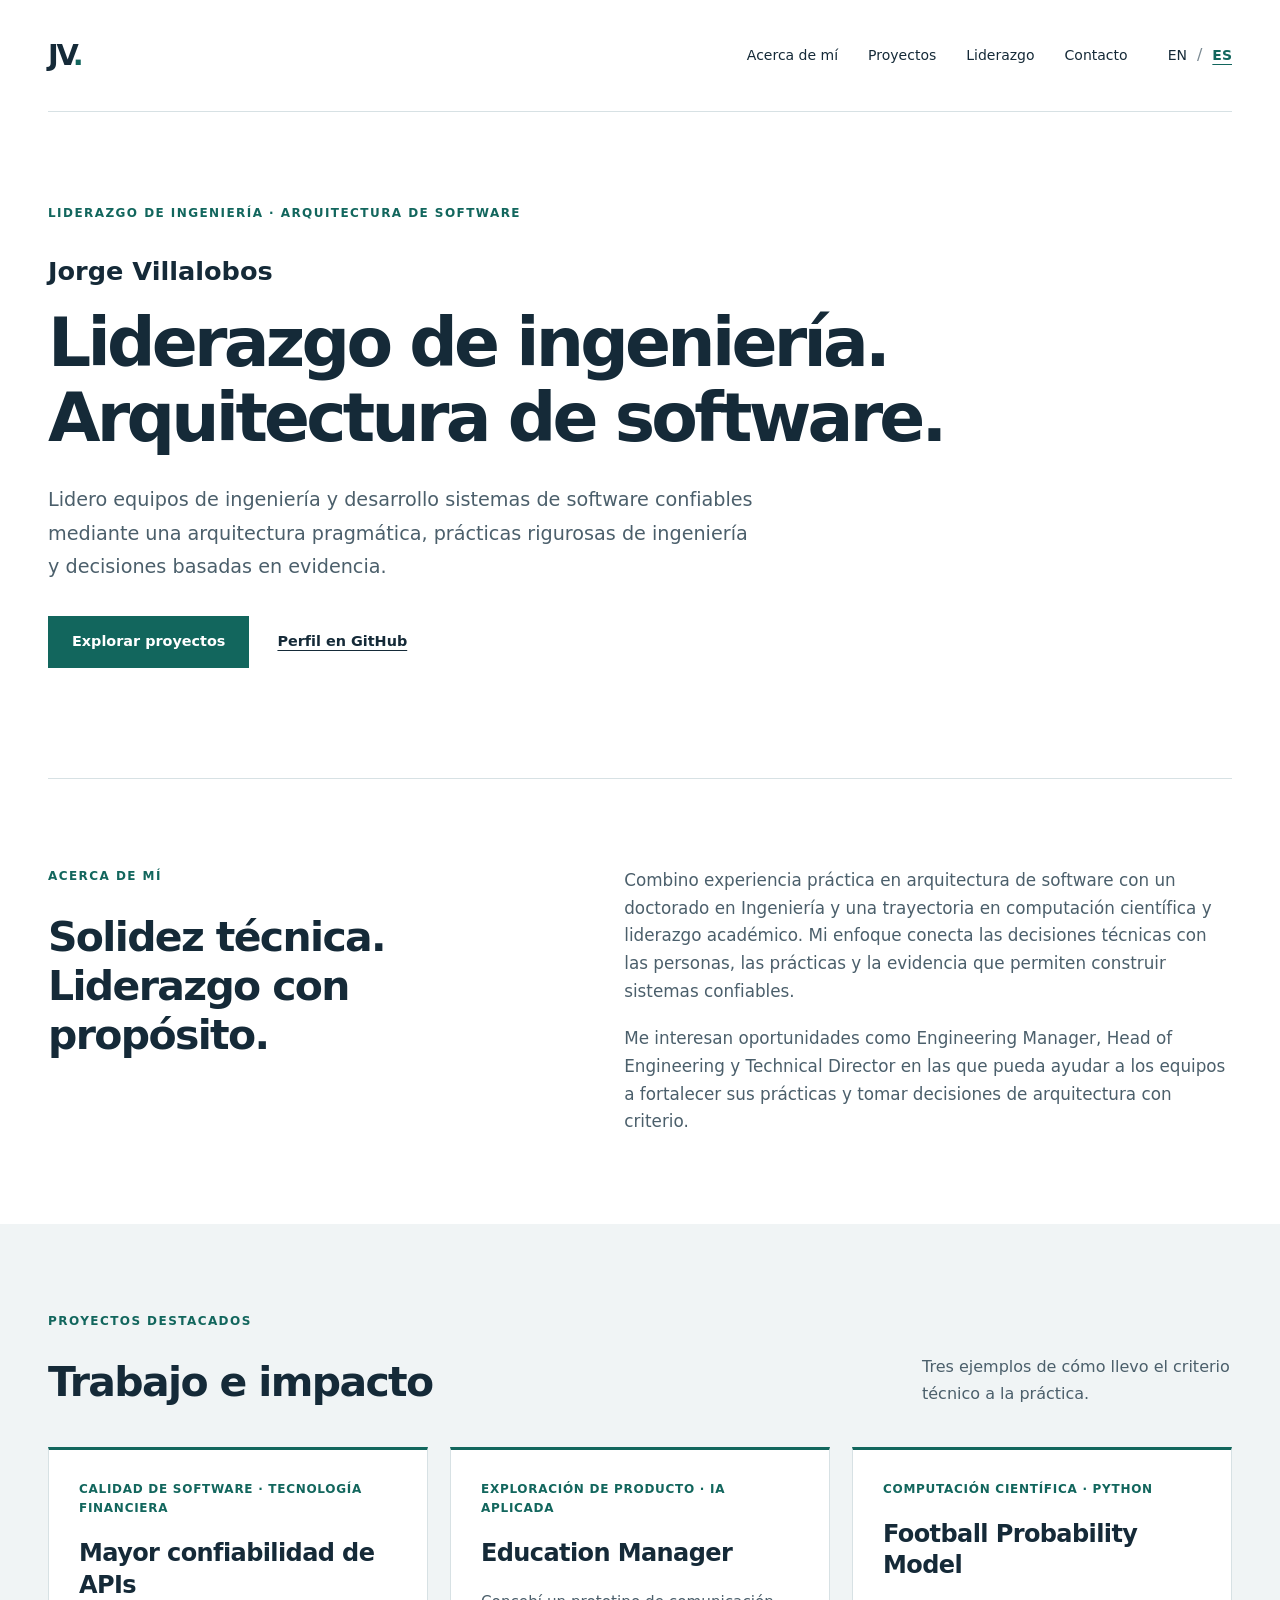
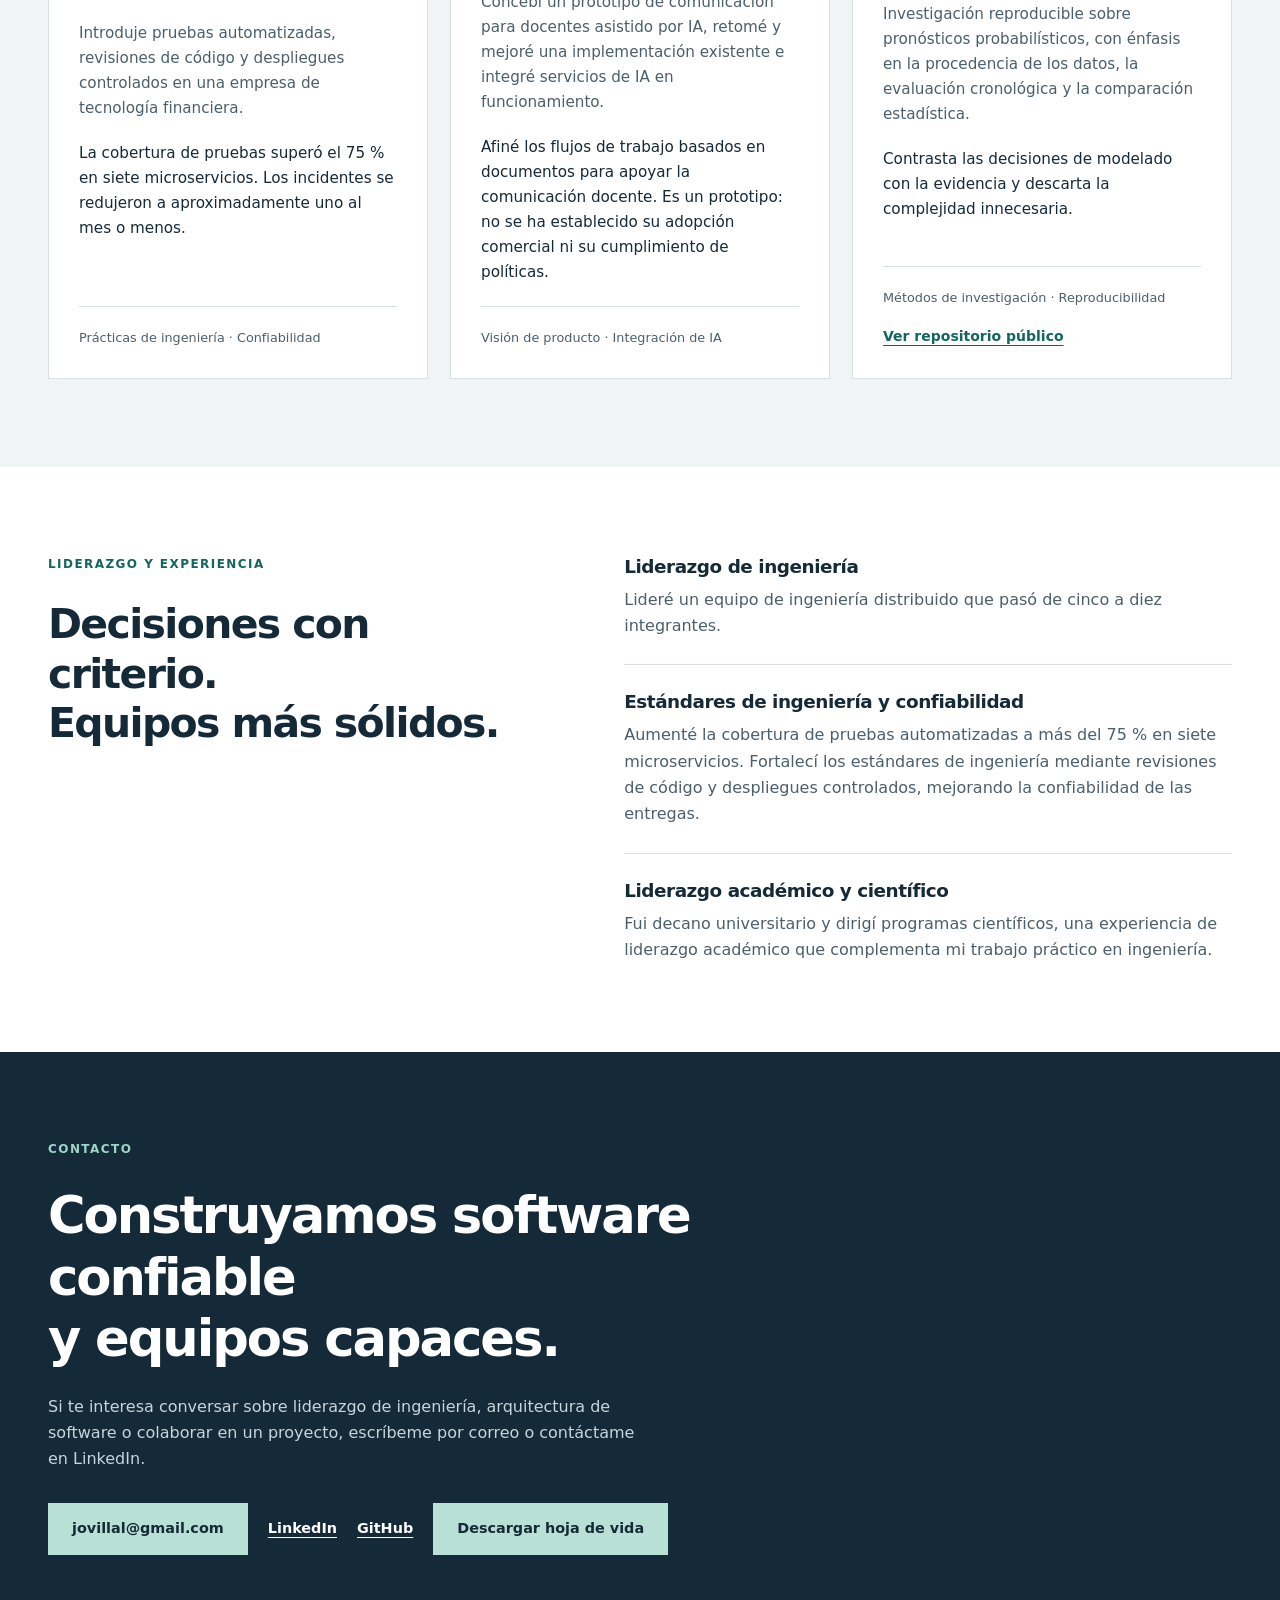
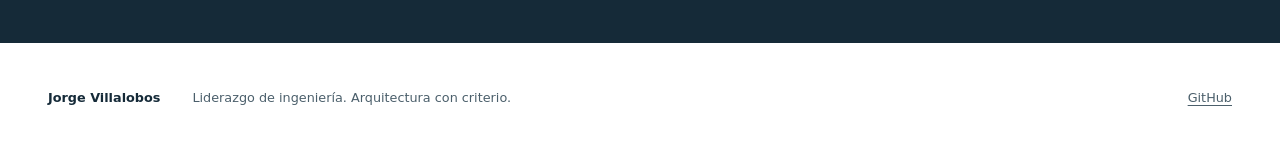
==== es/index.html @ 99ab7c3d "Add bilingual CV downloads to portfolio contact sections" ====
<!doctype html>
<html lang="es">
<head>
  <meta charset="utf-8">
  <meta name="viewport" content="width=device-width, initial-scale=1">
  <meta name="description" content="Liderazgo de equipos y arquitectura de software con criterio práctico. Proyectos de Jorge Villalobos en confiabilidad de APIs, IA para educación y pronósticos probabilísticos.">
  <meta name="color-scheme" content="light">
  <title>Jorge Villalobos — Liderazgo de ingeniería y arquitectura de software</title>
  <link rel="alternate" hreflang="en" href=".././">
  <link rel="alternate" hreflang="es" href="../es/">
  <link rel="icon" type="image/svg+xml" href="../assets/favicon.svg">
  <link rel="stylesheet" href="../assets/styles.css">
</head>
<body>
  <a class="skip-link" href="#main">Ir al contenido</a>
  <header class="site-header container">
    <a class="wordmark" href="../" aria-label="Jorge Villalobos">JV<span aria-hidden="true">.</span></a>
    <nav class="main-nav" aria-label="Navegación principal"><a href="#about">Acerca de mí</a><a href="#work">Proyectos</a><a href="#leadership">Liderazgo</a><a href="#contact">Contacto</a></nav>
    <nav class="language-nav" aria-label="Idioma"><a href=".././" lang="en" hreflang="en" aria-label="English" >EN</a><span aria-hidden="true">/</span><a href="../es/" lang="es" hreflang="es" aria-label="Español" aria-current="page">ES</a></nav>
  </header>
  <main id="main" tabindex="-1">
    <section class="hero container" aria-labelledby="hero-title">
      <p class="eyebrow">Liderazgo de ingeniería · Arquitectura de software</p>
      <p class="hero-name">Jorge Villalobos</p>
      <h1 id="hero-title">Liderazgo de ingeniería.<br>Arquitectura de software.</h1>
      <p class="hero-intro">Lidero equipos de ingeniería y desarrollo sistemas de software confiables mediante una arquitectura pragmática, prácticas rigurosas de ingeniería y decisiones basadas en evidencia.</p>
      <div class="hero-actions"><a class="button" href="#work">Explorar proyectos</a><a class="text-link" href="https://github.com/jovillal">Perfil en GitHub</a></div>
    </section>
    <section class="about section container" id="about" aria-labelledby="about-title">
      <div><p class="eyebrow">Acerca de mí</p><h2 id="about-title">Solidez técnica.<br>Liderazgo con propósito.</h2></div>
      <div class="section-copy"><p>Combino experiencia práctica en arquitectura de software con un doctorado en Ingeniería y una trayectoria en computación científica y liderazgo académico. Mi enfoque conecta las decisiones técnicas con las personas, las prácticas y la evidencia que permiten construir sistemas confiables.</p><p>Me interesan oportunidades como Engineering Manager, Head of Engineering y Technical Director en las que pueda ayudar a los equipos a fortalecer sus prácticas y tomar decisiones de arquitectura con criterio.</p></div>
    </section>
    <section class="work-section" id="work" aria-labelledby="work-title"><div class="container section">
      <div class="section-heading"><div><p class="eyebrow">Proyectos destacados</p><h2 id="work-title">Trabajo e impacto</h2></div><p>Tres ejemplos de cómo llevo el criterio técnico a la práctica.</p></div>
      <div class="project-grid"><article class="project"><p class="eyebrow">Calidad de software · Tecnología financiera</p><h3>Mayor confiabilidad de APIs</h3><p>Introduje pruebas automatizadas, revisiones de código y despliegues controlados en una empresa de tecnología financiera.</p><p class="outcome">La cobertura de pruebas superó el 75 % en siete microservicios. Los incidentes se redujeron a aproximadamente uno al mes o menos.</p><div class="project-footer"><span>Prácticas de ingeniería · Confiabilidad</span></div></article><article class="project"><p class="eyebrow">Exploración de producto · IA aplicada</p><h3>Education Manager</h3><p>Concebí un prototipo de comunicación para docentes asistido por IA, retomé y mejoré una implementación existente e integré servicios de IA en funcionamiento.</p><p class="outcome">Afiné los flujos de trabajo basados en documentos para apoyar la comunicación docente. Es un prototipo: no se ha establecido su adopción comercial ni su cumplimiento de políticas.</p><div class="project-footer"><span>Visión de producto · Integración de IA</span></div></article><article class="project"><p class="eyebrow">Computación científica · Python</p><h3>Football Probability Model</h3><p>Investigación reproducible sobre pronósticos probabilísticos, con énfasis en la procedencia de los datos, la evaluación cronológica y la comparación estadística.</p><p class="outcome">Contrasta las decisiones de modelado con la evidencia y descarta la complejidad innecesaria.</p><div class="project-footer"><span>Métodos de investigación · Reproducibilidad</span><a class="project-link" href="https://github.com/jovillal/football-probability-model">Ver repositorio público</a></div></article></div>
    </div></section>
    <section class="leadership section container" id="leadership" aria-labelledby="leadership-title">
      <div><p class="eyebrow">Liderazgo y experiencia</p><h2 id="leadership-title">Decisiones con criterio.<br>Equipos más sólidos.</h2></div><div><div class="leadership-item"><h3>Liderazgo de ingeniería</h3><p>Lideré un equipo de ingeniería distribuido que pasó de cinco a diez integrantes.</p></div><div class="leadership-item"><h3>Estándares de ingeniería y confiabilidad</h3><p>Aumenté la cobertura de pruebas automatizadas a más del 75 % en siete microservicios. Fortalecí los estándares de ingeniería mediante revisiones de código y despliegues controlados, mejorando la confiabilidad de las entregas.</p></div><div class="leadership-item"><h3>Liderazgo académico y científico</h3><p>Fui decano universitario y dirigí programas científicos, una experiencia de liderazgo académico que complementa mi trabajo práctico en ingeniería.</p></div></div>
    </section>
    <section class="contact" id="contact" aria-labelledby="contact-title"><div class="container section"><p class="eyebrow">Contacto</p><h2 id="contact-title">Construyamos software confiable<br> y equipos capaces.</h2><p>Si te interesa conversar sobre liderazgo de ingeniería, arquitectura de software o colaborar en un proyecto, escríbeme por correo o contáctame en LinkedIn.</p><nav class="contact-links" aria-label="Enlaces de contacto"><a class="button" href="mailto:jovillal@gmail.com">jovillal@gmail.com</a><a class="text-link" href="https://www.linkedin.com/in/jorge-villalobos-duran/">LinkedIn</a><a class="text-link" href="https://github.com/jovillal">GitHub</a><a class="button" href="../assets/cv/Jorge_Villalobos_CV_Portfolio_ES.pdf" download>Descargar hoja de vida</a></nav></div></section>
  </main>
  <footer class="site-footer container"><span>Jorge Villalobos</span><p>Liderazgo de ingeniería. Arquitectura con criterio.</p><a href="https://github.com/jovillal">GitHub</a></footer>
</body>
</html>
---- assets/styles.css ----
:root {
  --ink: #152a38;
  --muted: #4b5f6b;
  --accent: #12665d;
  --line: #d7e1e4;
  --surface: #f0f4f5;
  --white: #fff;
  font-family: system-ui, -apple-system, BlinkMacSystemFont, "Segoe UI", sans-serif;
  color: var(--ink);
  background: var(--white);
  font-size: 100%;
  line-height: 1.65;
}

* {
  box-sizing: border-box;
}

body {
  margin: 0;
}

a {
  color: inherit;
  text-underline-offset: .25em;
  text-decoration-thickness: 1px;
}

a:hover {
  color: var(--accent);
}

a:focus-visible {
  outline: 3px solid var(--accent);
  outline-offset: 5px;
}

main:focus {
  outline: none;
}

::selection {
  background: #c8e7dd;
}

.container {
  width: min(1200px, calc(100% - 96px));
  margin-inline: auto;
}

.site-header {
  min-height: 112px;
  display: flex;
  align-items: center;
  gap: 40px;
  border-bottom: 1px solid var(--line);
}

.wordmark {
  font-size: 1.8rem;
  font-weight: 800;
  letter-spacing: -.08em;
  text-decoration: none;
}

.wordmark span {
  color: var(--accent);
}

.main-nav {
  display: flex;
  gap: 30px;
  margin-left: auto;
}

.main-nav a, .language-nav a {
  font-size: .875rem;
  text-decoration: none;
}

.main-nav a:hover {
  text-decoration: underline;
}

.language-nav {
  display: flex;
  gap: 10px;
  align-items: center;
}

.language-nav span {
  color: #7b8a93;
}

.language-nav a[aria-current] {
  color: var(--accent);
  font-weight: 750;
  text-decoration: underline;
}

.skip-link {
  position: absolute;
  top: 12px;
  left: 12px;
  transform: translateY(-200%);
  background: var(--ink);
  color: white;
  padding: 12px 20px;
  z-index: 10;
}

.skip-link:focus {
  transform: none;
}

.hero {
  padding-block: 92px 110px;
  position: relative;
}

.eyebrow {
  font-size: .75rem;
  font-weight: 700;
  letter-spacing: .12em;
  text-transform: uppercase;
  color: var(--accent);
  margin: 0 0 26px;
}

.hero-name {
  font-size: 1.6rem;
  margin: 0 0 14px;
  font-weight: 650;
}

h1, h2, h3, p {
  overflow-wrap: break-word;
}

h1 {
  font-size: clamp(2.5rem, 5.3vw, 4.6rem);
  line-height: 1.1;
  letter-spacing: -.055em;
  margin: 0;
  font-weight: 650;
  max-width: 1100px;
}

h2 {
  font-size: clamp(1.9rem, 3.2vw, 2.75rem);
  line-height: 1.2;
  letter-spacing: -.04em;
  margin: 0;
  font-weight: 620;
}

h3 {
  line-height: 1.3;
  letter-spacing: -.025em;
}

.hero-intro {
  font-size: 1.2rem;
  line-height: 1.75;
  color: var(--muted);
  max-width: 710px;
  margin: 28px 0 32px;
}

.hero-actions {
  display: flex;
  align-items: center;
  gap: 28px;
  flex-wrap: wrap;
}

.button {
  display: inline-block;
  background: var(--accent);
  color: white;
  text-decoration: none;
  padding: 13px 23px;
  font-weight: 600;
  font-size: .9rem;
  border: 1px solid var(--accent);
  transition: background .15s;
}

.button:hover {
  background: #0c4a43;
  color: white;
}

.text-link {
  font-size: .9rem;
  font-weight: 600;
}

.section {
  padding-block: 88px;
}

.about, .leadership {
  display: grid;
  grid-template-columns: 1fr 1.25fr;
  gap: 90px;
}

.about {
  border-top: 1px solid var(--line);
}

.section-copy p {
  margin: 0 0 20px;
  color: var(--muted);
  font-size: 1.05rem;
}

.section-copy p:last-child {
  margin-bottom: 0;
}

.work-section {
  background: var(--surface);
}

.section-heading {
  display: flex;
  justify-content: space-between;
  align-items: flex-end;
  gap: 48px;
  margin-bottom: 40px;
}

.section-heading>p {
  max-width: 310px;
  margin: 0;
  color: var(--muted);
}

.project-grid {
  display: grid;
  grid-template-columns: repeat(3, minmax(0, 1fr));
  gap: 22px;
}

.project {
  background: white;
  border: 1px solid var(--line);
  border-top: 3px solid var(--accent);
  padding: 30px;
  display: flex;
  flex-direction: column;
}

.project .eyebrow {
  font-size: .75rem;
  letter-spacing: .06em;
  line-height: 1.6;
  margin-bottom: 20px;
}

.project h3 {
  font-size: 1.5rem;
  margin: 0 0 20px;
}

.project p:not(.eyebrow) {
  font-size: .95rem;
  color: var(--muted);
  margin: 0 0 20px;
}

.project .outcome {
  color: var(--ink)!important;
}

.project-footer {
  border-top: 1px solid var(--line);
  padding-top: 20px;
  margin-top: auto;
  display: flex;
  flex-direction: column;
  gap: 16px;
  font-size: .8rem;
  color: var(--muted);
}

.project-link {
  font-weight: 650;
  color: var(--accent);
  font-size: .875rem;
}

.leadership-item {
  padding: 25px 0;
  border-top: 1px solid var(--line);
}

.leadership-item:first-child {
  padding-top: 0;
  border: 0;
}

.leadership-item:last-child {
  padding-bottom: 0;
}

.leadership-item h3 {
  font-size: 1.15rem;
  margin: 0 0 8px;
}

.leadership-item p {
  margin: 0;
  color: var(--muted);
}

.contact {
  background: var(--ink);
  color: white;
}

.contact .eyebrow {
  color: #9dd5c7;
}

.contact h2 {
  font-size: clamp(2rem, 4vw, 3.3rem);
  max-width: 900px;
}

.contact p:not(.eyebrow) {
  max-width: 600px;
  color: #c7d5dc;
  margin: 24px 0 30px;
}

.contact .button {
  background: #b9e0d4;
  color: #152a38;
  border-color: #b9e0d4;
}

.contact .button:hover {
  background: white;
}

.contact a:focus-visible {
  outline-color: white;
}

.site-footer {
  display: flex;
  align-items: center;
  gap: 32px;
  min-height: 110px;
  font-size: .8rem;
  color: var(--muted);
}

.site-footer>span {
  font-weight: 650;
  color: var(--ink);
}

.site-footer p {
  margin-right: auto;
}

@media(min-width:1500px) {
  .hero {
    padding-block: 110px 130px;
  }

}

@media(max-width:1000px) {
  .container {
    width: calc(100% - 64px);
  }

  .about, .leadership {
    gap: 48px;
    grid-template-columns: 1fr 1.2fr;
  }

  .project-grid {
    grid-template-columns: 1fr;
  }

  .project {
    display: grid;
    grid-template-columns: 1fr 1.5fr;
    column-gap: 40px;
  }

  .project .eyebrow, .project h3 {
    grid-column: 1;
  }

  .project p:not(.eyebrow), .project-footer {
    grid-column: 2;
  }

  .project .eyebrow {
    grid-row: 1;
  }

  .project h3 {
    grid-row: 2 / 4;
  }

  .project p:not(.eyebrow):nth-of-type(2) {
    grid-row: 1 / 3;
  }

  .project p.outcome {
    grid-row: 3;
  }

  .project-footer {
    grid-row: 4;
  }

}

@media(max-width:680px) {
  .container {
    width: calc(100% - 40px);
  }

  .site-header {
    gap: 20px;
    min-height: 110px;
    flex-wrap: wrap;
    padding-block: 18px;
  }

  .wordmark {
    margin-right: auto;
  }

  .language-nav {
    order: 0;
  }

  .main-nav {
    order: 1;
    width: 100%;
    margin: 0;
    justify-content: space-between;
    gap: 12px;
  }

  .main-nav a {
    font-size: .8rem;
  }

  .hero {
    padding-block: 58px 64px;
  }

  .hero .eyebrow {
    max-width: 290px;
  }

  .hero-name {
    font-size: 1.35rem;
  }

  h1 {
    font-size: clamp(2rem, 8vw, 3rem);
  }

  .hero-intro {
    font-size: 1.05rem;
  }

  .section {
    padding-block: 56px;
  }

  .about, .leadership {
    grid-template-columns: 1fr;
    gap: 28px;
  }

  .eyebrow {
    margin-bottom: 18px;
  }

  .section-heading {
    display: block;
  }

  .section-heading>p {
    margin-top: 24px;
    max-width: 100%;
  }

  .project {
    display: flex;
    padding: 26px;
  }

  .project h3 {
    font-size: 1.5rem;
  }

  .site-footer {
    padding-block: 28px;
    gap: 12px;
    flex-wrap: wrap;
  }

  .site-footer>span {
    margin-right: auto;
  }

  .site-footer p {
    order: 1;
    width: 100%;
    margin: 0;
  }

  .contact h2 br {
    display: none;
  }

}

@media(prefers-reduced-motion:reduce) {
  * {
    transition: none!important;
    scroll-behavior: auto!important;
  }

}

.keep-together {
  white-space: nowrap;
}

.contact-links {
  display: flex;
  flex-wrap: wrap;
  align-items: center;
  gap: 20px;
}
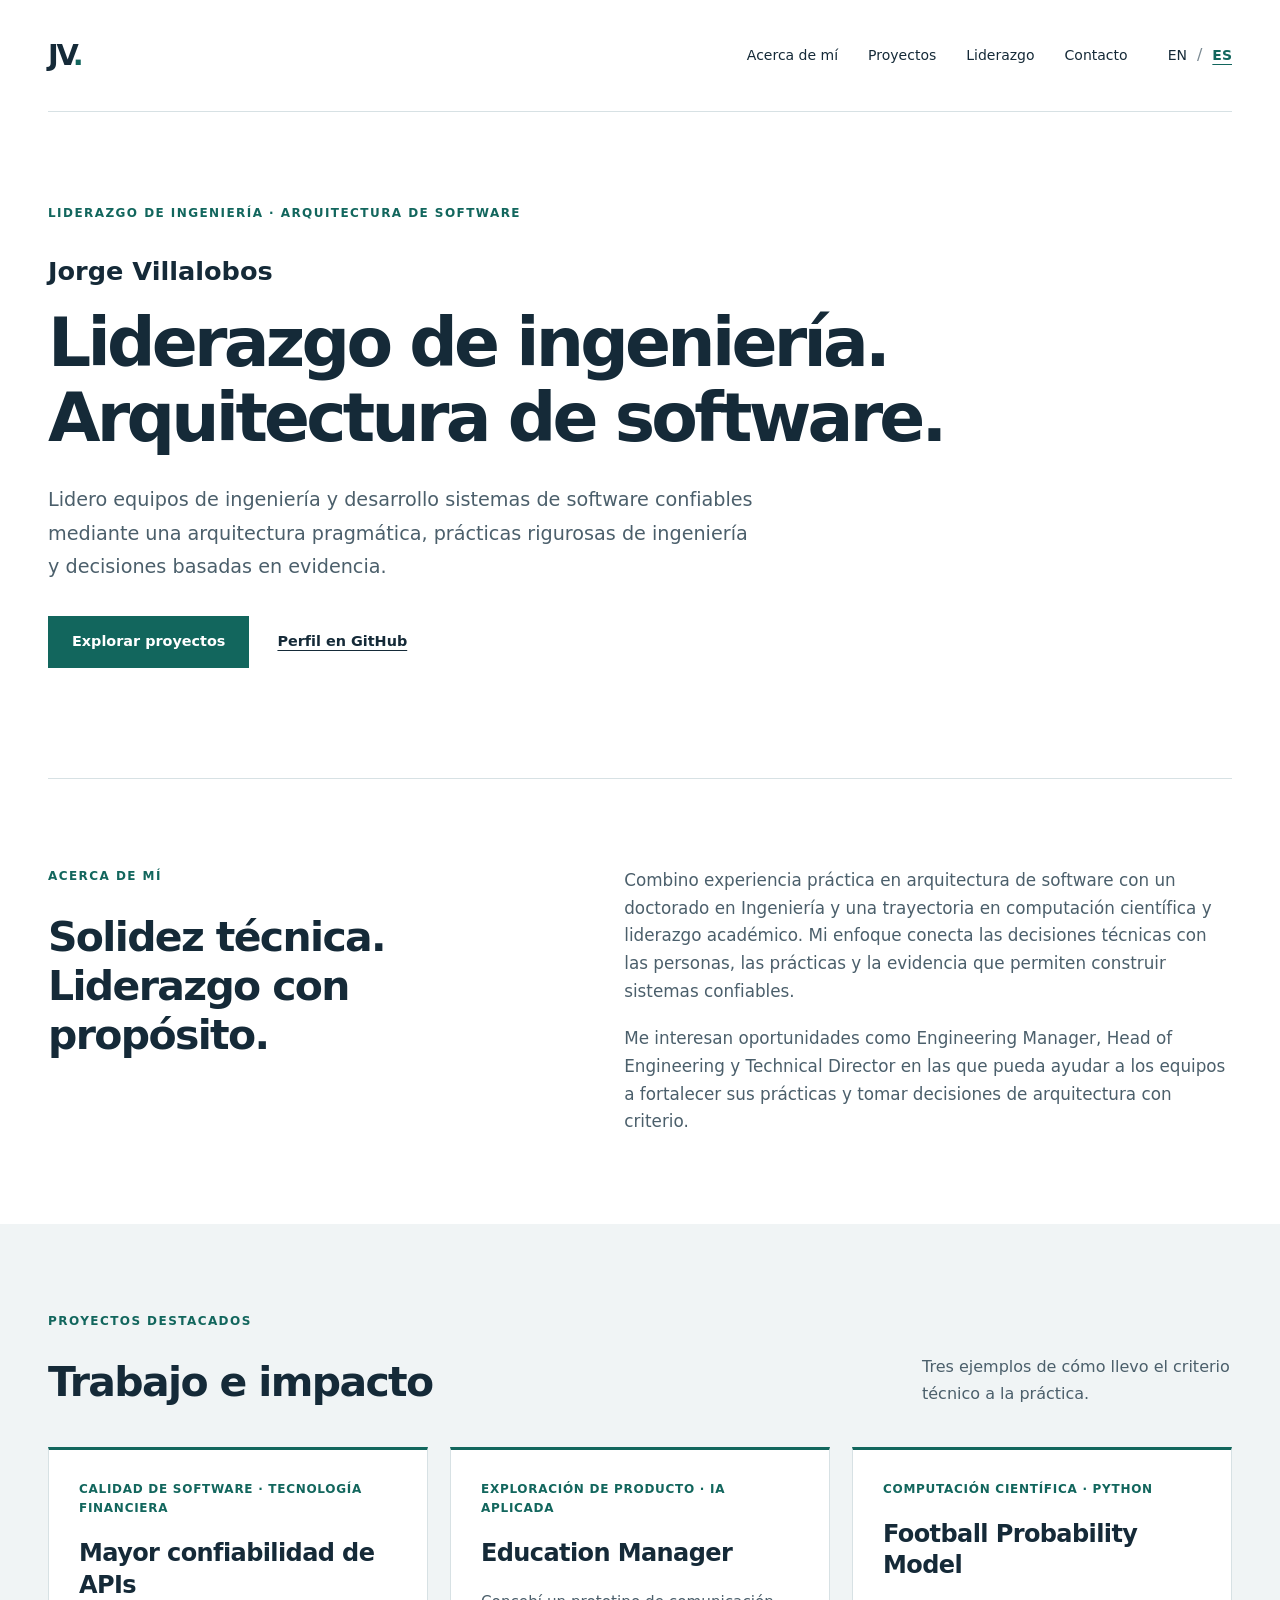
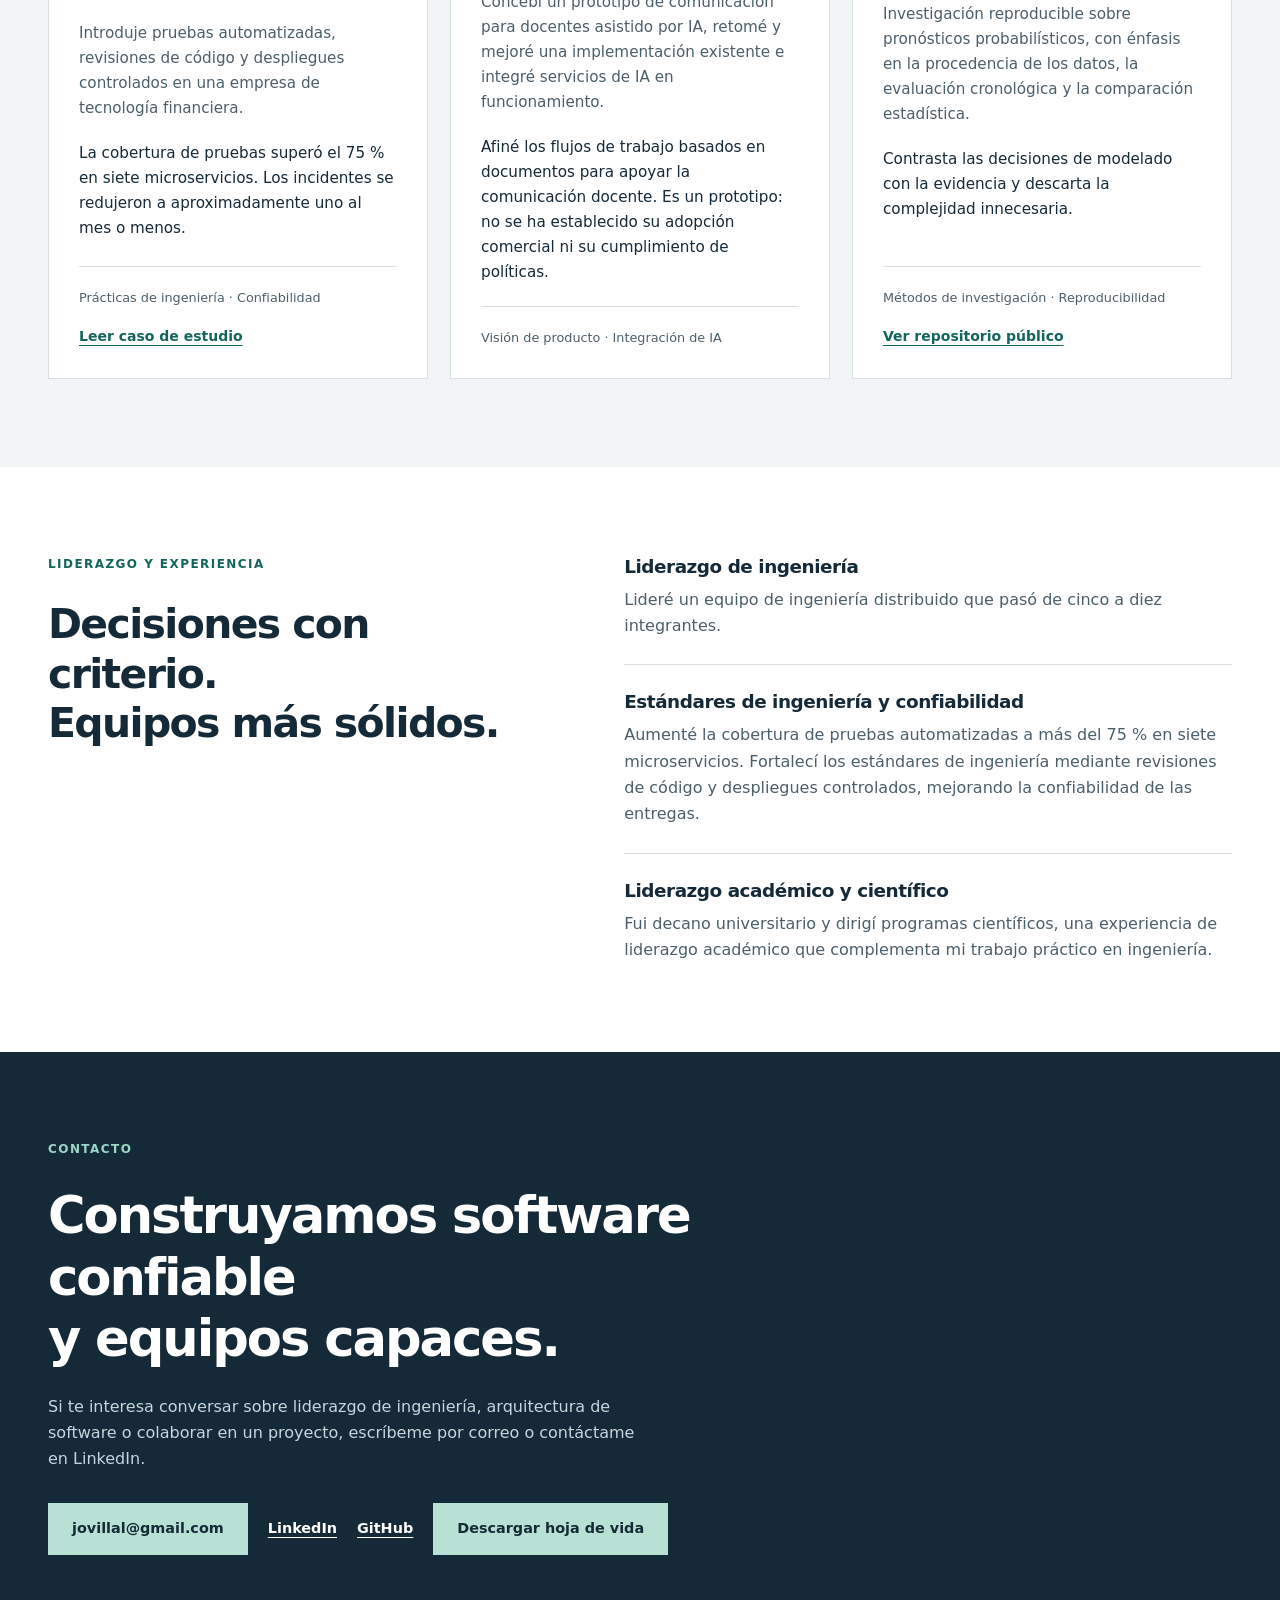
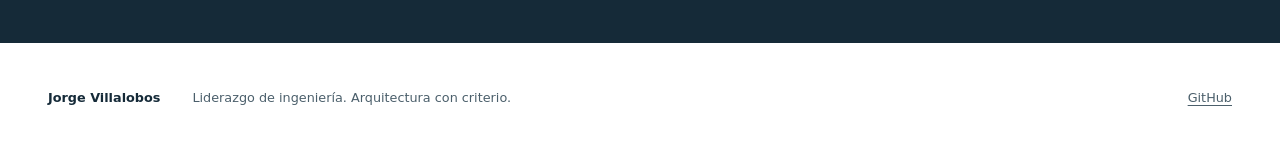
==== commit caea622f: "Add bilingual API reliability case study" ====
--- a/es/index.html
+++ b/es/index.html
@@ -32,7 +32,7 @@
     </section>
     <section class="work-section" id="work" aria-labelledby="work-title"><div class="container section">
       <div class="section-heading"><div><p class="eyebrow">Proyectos destacados</p><h2 id="work-title">Trabajo e impacto</h2></div><p>Tres ejemplos de cómo llevo el criterio técnico a la práctica.</p></div>
-      <div class="project-grid"><article class="project"><p class="eyebrow">Calidad de software · Tecnología financiera</p><h3>Mayor confiabilidad de APIs</h3><p>Introduje pruebas automatizadas, revisiones de código y despliegues controlados en una empresa de tecnología financiera.</p><p class="outcome">La cobertura de pruebas superó el 75 % en siete microservicios. Los incidentes se redujeron a aproximadamente uno al mes o menos.</p><div class="project-footer"><span>Prácticas de ingeniería · Confiabilidad</span></div></article><article class="project"><p class="eyebrow">Exploración de producto · IA aplicada</p><h3>Education Manager</h3><p>Concebí un prototipo de comunicación para docentes asistido por IA, retomé y mejoré una implementación existente e integré servicios de IA en funcionamiento.</p><p class="outcome">Afiné los flujos de trabajo basados en documentos para apoyar la comunicación docente. Es un prototipo: no se ha establecido su adopción comercial ni su cumplimiento de políticas.</p><div class="project-footer"><span>Visión de producto · Integración de IA</span></div></article><article class="project"><p class="eyebrow">Computación científica · Python</p><h3>Football Probability Model</h3><p>Investigación reproducible sobre pronósticos probabilísticos, con énfasis en la procedencia de los datos, la evaluación cronológica y la comparación estadística.</p><p class="outcome">Contrasta las decisiones de modelado con la evidencia y descarta la complejidad innecesaria.</p><div class="project-footer"><span>Métodos de investigación · Reproducibilidad</span><a class="project-link" href="https://github.com/jovillal/football-probability-model">Ver repositorio público</a></div></article></div>
+      <div class="project-grid"><article class="project"><p class="eyebrow">Calidad de software · Tecnología financiera</p><h3>Mayor confiabilidad de APIs</h3><p>Introduje pruebas automatizadas, revisiones de código y despliegues controlados en una empresa de tecnología financiera.</p><p class="outcome">La cobertura de pruebas superó el 75 % en siete microservicios. Los incidentes se redujeron a aproximadamente uno al mes o menos.</p><div class="project-footer"><span>Prácticas de ingeniería · Confiabilidad</span><a class="project-link" href="casos/confiabilidad-api/">Leer caso de estudio</a></div></article><article class="project"><p class="eyebrow">Exploración de producto · IA aplicada</p><h3>Education Manager</h3><p>Concebí un prototipo de comunicación para docentes asistido por IA, retomé y mejoré una implementación existente e integré servicios de IA en funcionamiento.</p><p class="outcome">Afiné los flujos de trabajo basados en documentos para apoyar la comunicación docente. Es un prototipo: no se ha establecido su adopción comercial ni su cumplimiento de políticas.</p><div class="project-footer"><span>Visión de producto · Integración de IA</span></div></article><article class="project"><p class="eyebrow">Computación científica · Python</p><h3>Football Probability Model</h3><p>Investigación reproducible sobre pronósticos probabilísticos, con énfasis en la procedencia de los datos, la evaluación cronológica y la comparación estadística.</p><p class="outcome">Contrasta las decisiones de modelado con la evidencia y descarta la complejidad innecesaria.</p><div class="project-footer"><span>Métodos de investigación · Reproducibilidad</span><a class="project-link" href="https://github.com/jovillal/football-probability-model">Ver repositorio público</a></div></article></div>
     </div></section>
     <section class="leadership section container" id="leadership" aria-labelledby="leadership-title">
       <div><p class="eyebrow">Liderazgo y experiencia</p><h2 id="leadership-title">Decisiones con criterio.<br>Equipos más sólidos.</h2></div><div><div class="leadership-item"><h3>Liderazgo de ingeniería</h3><p>Lideré un equipo de ingeniería distribuido que pasó de cinco a diez integrantes.</p></div><div class="leadership-item"><h3>Estándares de ingeniería y confiabilidad</h3><p>Aumenté la cobertura de pruebas automatizadas a más del 75 % en siete microservicios. Fortalecí los estándares de ingeniería mediante revisiones de código y despliegues controlados, mejorando la confiabilidad de las entregas.</p></div><div class="leadership-item"><h3>Liderazgo académico y científico</h3><p>Fui decano universitario y dirigí programas científicos, una experiencia de liderazgo académico que complementa mi trabajo práctico en ingeniería.</p></div></div>
--- a/assets/styles.css
+++ b/assets/styles.css
@@ -346,6 +346,10 @@
   background: white;
 }
 
+.contact .text-link:hover {
+  color: #b9e0d4;
+}
+
 .contact a:focus-visible {
   outline-color: white;
 }
@@ -548,3 +552,99 @@
   align-items: center;
   gap: 20px;
 }
+
+.case-back {
+  display: inline-block;
+  margin-bottom: 32px;
+}
+
+.case-study h1 {
+  max-width: 1000px;
+  font-size: clamp(2rem, 4.5vw, 3.75rem);
+  line-height: 1.15;
+}
+
+.case-study .hero-intro {
+  margin-bottom: 0;
+}
+
+.case-section {
+  display: grid;
+  grid-template-columns: minmax(0, 1fr) minmax(0, 2fr);
+  gap: 64px;
+  border-top: 1px solid var(--line);
+}
+
+.case-section .section-copy {
+  max-width: 760px;
+}
+
+.case-section h3 {
+  margin: 28px 0 12px;
+  font-size: 1.2rem;
+}
+
+.case-section ul {
+  padding-left: 24px;
+  margin: 0 0 24px;
+  color: var(--muted);
+  font-size: 1.05rem;
+}
+
+.case-section li + li {
+  margin-top: 10px;
+}
+
+.case-metrics {
+  display: grid;
+  grid-template-columns: repeat(2, minmax(0, 1fr));
+  gap: 24px;
+  margin: 0;
+}
+
+.case-metrics > div {
+  padding: 28px;
+  background: var(--surface);
+  border-top: 3px solid var(--accent);
+}
+
+.case-metrics dt {
+  line-height: 1.4;
+  font-weight: 600;
+  overflow-wrap: break-word;
+}
+
+.case-metrics strong {
+  display: block;
+  font-size: 1.75rem;
+  letter-spacing: -.025em;
+  color: var(--accent);
+  margin-bottom: 8px;
+}
+
+.case-metrics dd {
+  margin: 20px 0 0;
+  color: var(--muted);
+}
+
+.case-return {
+  padding-bottom: 56px;
+  border-bottom: 1px solid var(--line);
+}
+
+@media(max-width:1000px) {
+  .case-section {
+    grid-template-columns: minmax(0, 1fr);
+    gap: 28px;
+  }
+}
+
+@media(max-width:680px) {
+  .case-metrics {
+    grid-template-columns: minmax(0, 1fr);
+  }
+
+  .case-metrics strong {
+    font-size: 1.5rem;
+  }
+}
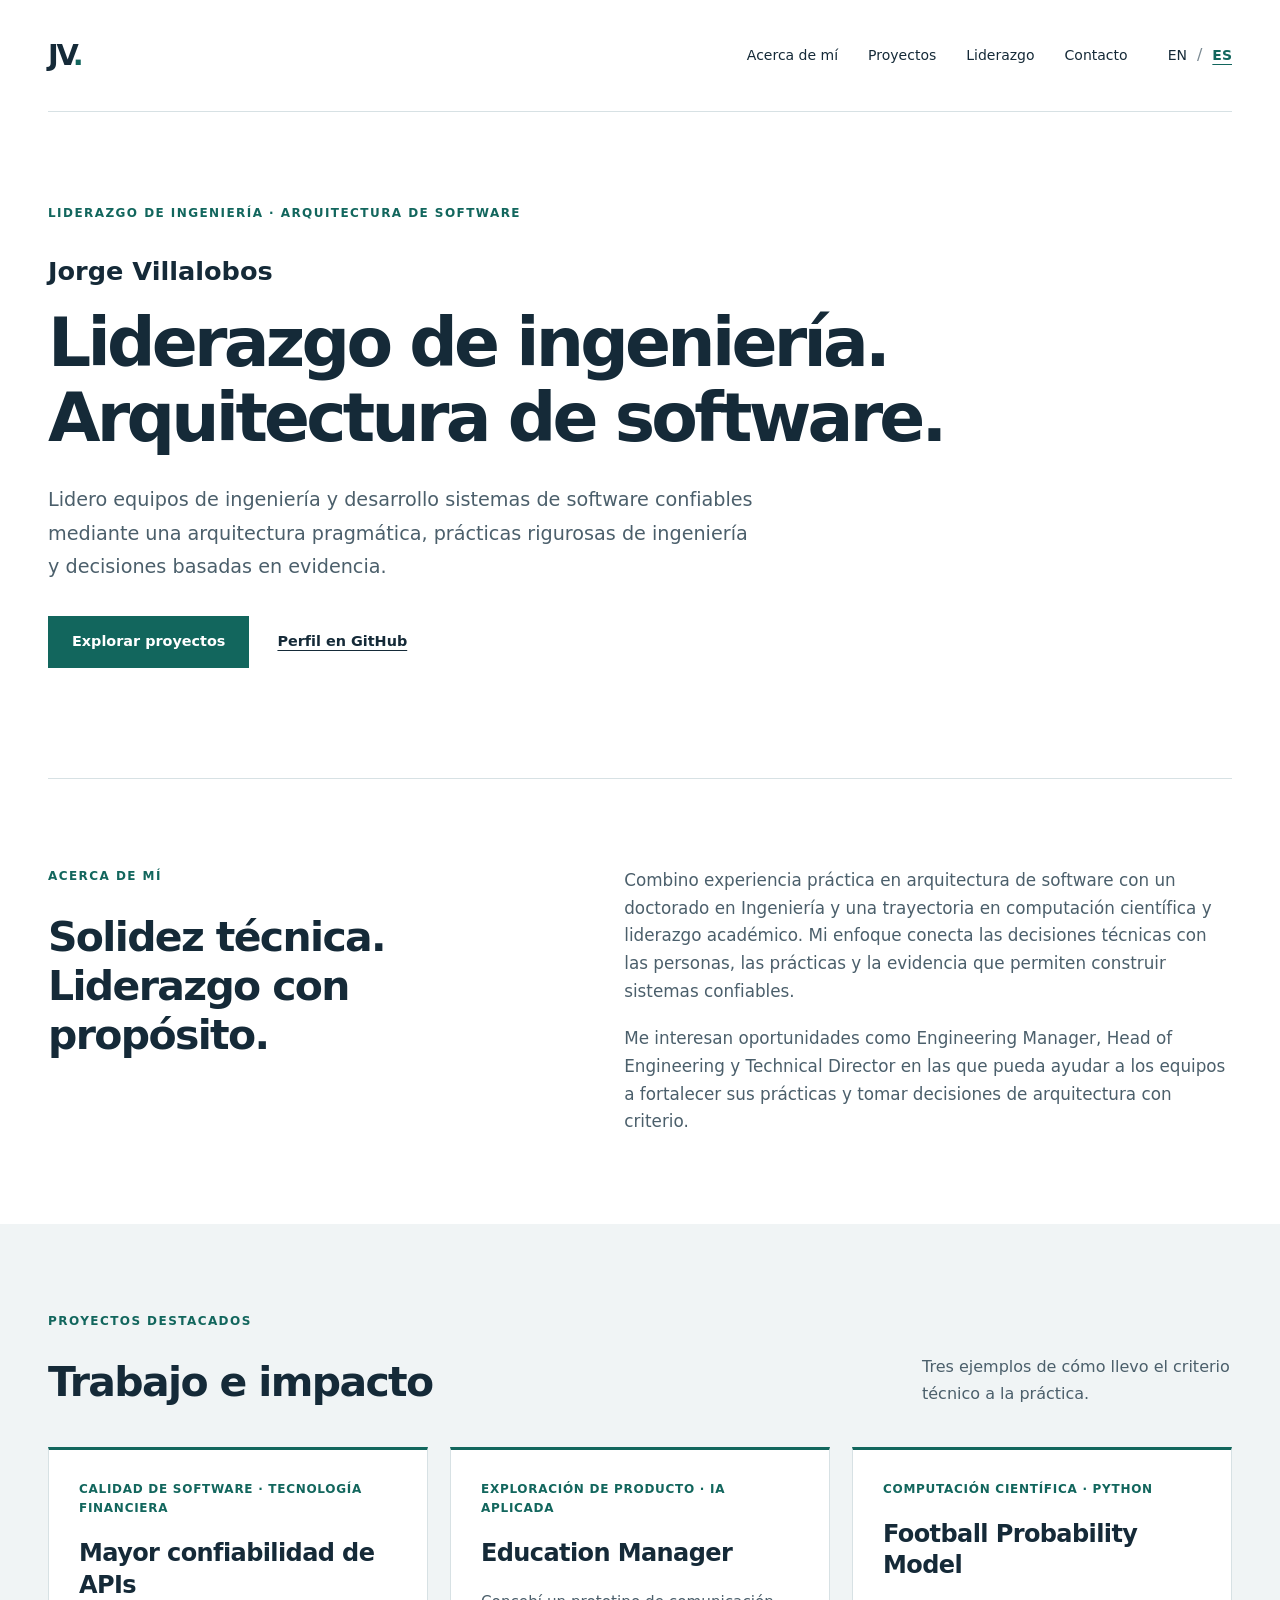
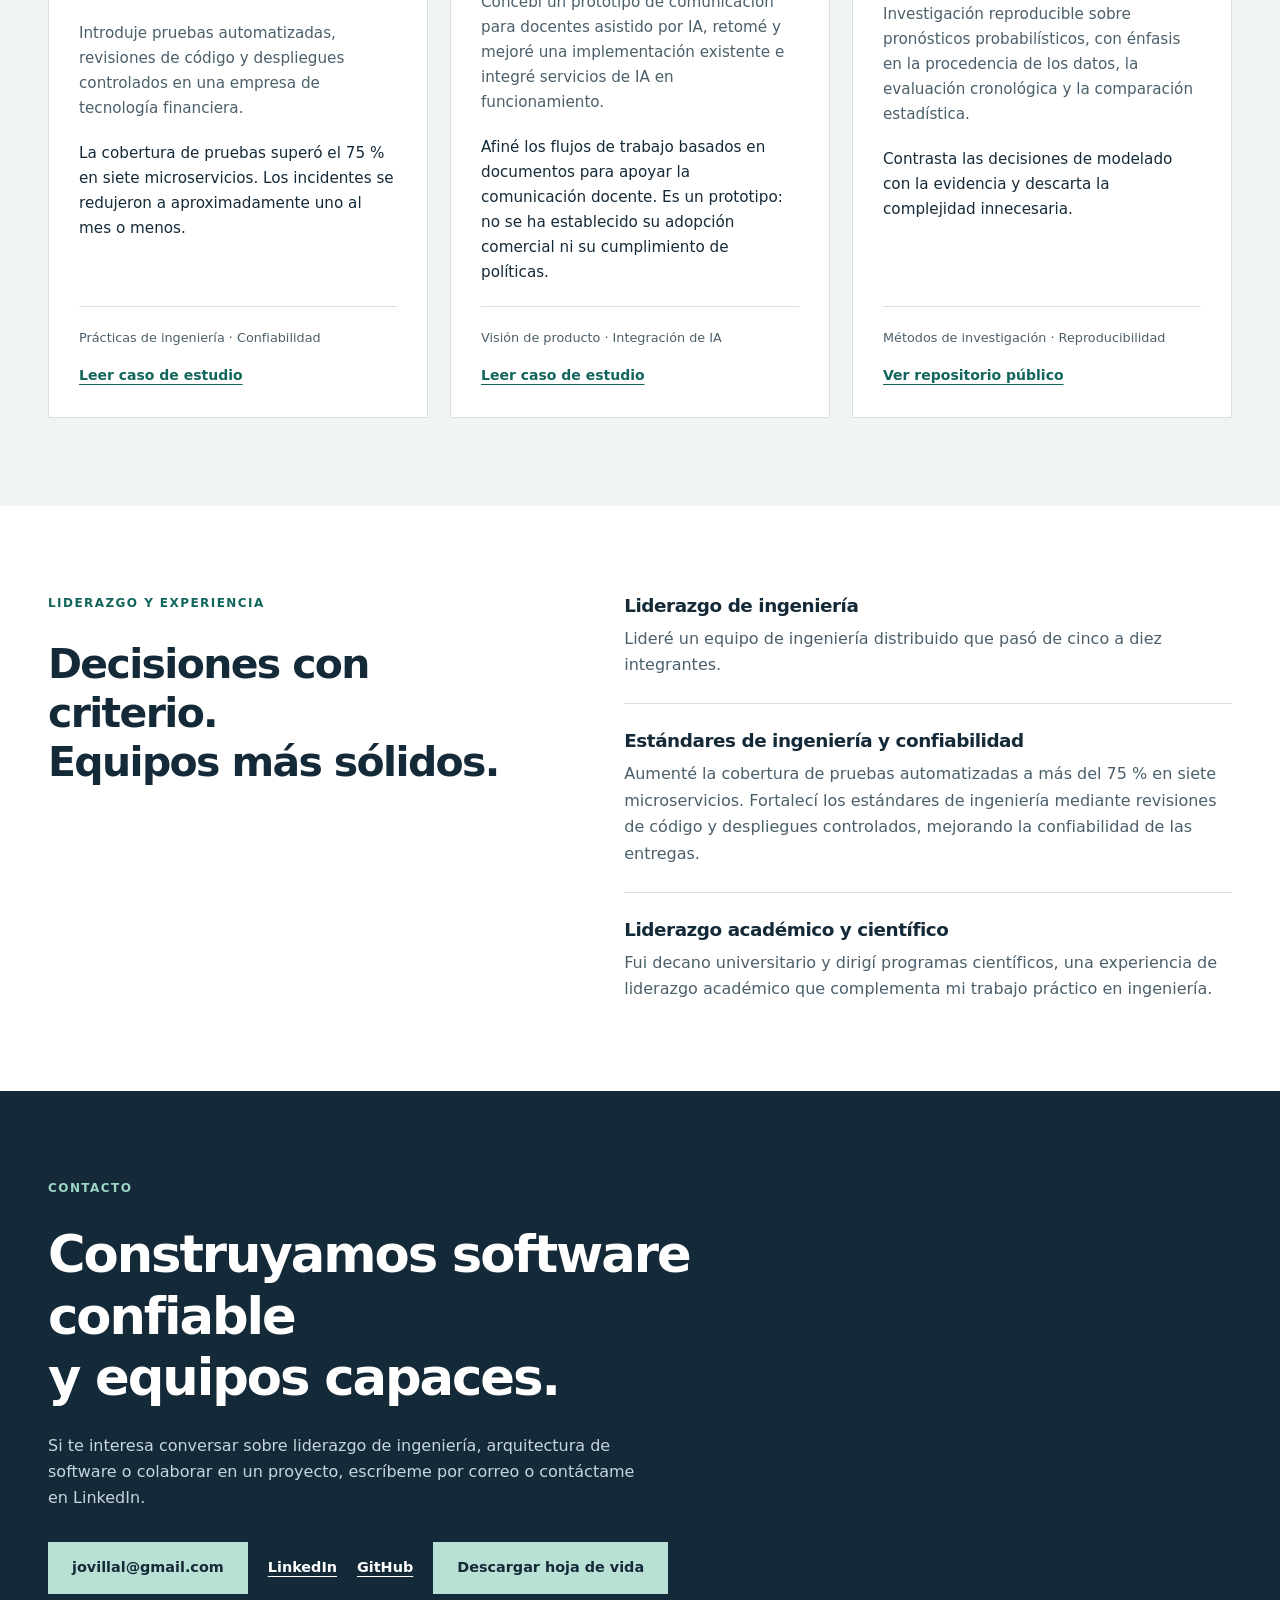
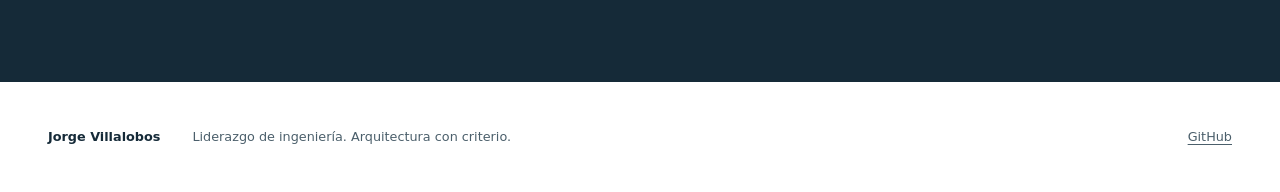
==== commit fe8694ff: "Add bilingual Education Manager case study" ====
--- a/es/index.html
+++ b/es/index.html
@@ -32,7 +32,7 @@
     </section>
     <section class="work-section" id="work" aria-labelledby="work-title"><div class="container section">
       <div class="section-heading"><div><p class="eyebrow">Proyectos destacados</p><h2 id="work-title">Trabajo e impacto</h2></div><p>Tres ejemplos de cómo llevo el criterio técnico a la práctica.</p></div>
-      <div class="project-grid"><article class="project"><p class="eyebrow">Calidad de software · Tecnología financiera</p><h3>Mayor confiabilidad de APIs</h3><p>Introduje pruebas automatizadas, revisiones de código y despliegues controlados en una empresa de tecnología financiera.</p><p class="outcome">La cobertura de pruebas superó el 75 % en siete microservicios. Los incidentes se redujeron a aproximadamente uno al mes o menos.</p><div class="project-footer"><span>Prácticas de ingeniería · Confiabilidad</span><a class="project-link" href="casos/confiabilidad-api/">Leer caso de estudio</a></div></article><article class="project"><p class="eyebrow">Exploración de producto · IA aplicada</p><h3>Education Manager</h3><p>Concebí un prototipo de comunicación para docentes asistido por IA, retomé y mejoré una implementación existente e integré servicios de IA en funcionamiento.</p><p class="outcome">Afiné los flujos de trabajo basados en documentos para apoyar la comunicación docente. Es un prototipo: no se ha establecido su adopción comercial ni su cumplimiento de políticas.</p><div class="project-footer"><span>Visión de producto · Integración de IA</span></div></article><article class="project"><p class="eyebrow">Computación científica · Python</p><h3>Football Probability Model</h3><p>Investigación reproducible sobre pronósticos probabilísticos, con énfasis en la procedencia de los datos, la evaluación cronológica y la comparación estadística.</p><p class="outcome">Contrasta las decisiones de modelado con la evidencia y descarta la complejidad innecesaria.</p><div class="project-footer"><span>Métodos de investigación · Reproducibilidad</span><a class="project-link" href="https://github.com/jovillal/football-probability-model">Ver repositorio público</a></div></article></div>
+      <div class="project-grid"><article class="project"><p class="eyebrow">Calidad de software · Tecnología financiera</p><h3>Mayor confiabilidad de APIs</h3><p>Introduje pruebas automatizadas, revisiones de código y despliegues controlados en una empresa de tecnología financiera.</p><p class="outcome">La cobertura de pruebas superó el 75 % en siete microservicios. Los incidentes se redujeron a aproximadamente uno al mes o menos.</p><div class="project-footer"><span>Prácticas de ingeniería · Confiabilidad</span><a class="project-link" href="casos/confiabilidad-api/">Leer caso de estudio</a></div></article><article class="project"><p class="eyebrow">Exploración de producto · IA aplicada</p><h3>Education Manager</h3><p>Concebí un prototipo de comunicación para docentes asistido por IA, retomé y mejoré una implementación existente e integré servicios de IA en funcionamiento.</p><p class="outcome">Afiné los flujos de trabajo basados en documentos para apoyar la comunicación docente. Es un prototipo: no se ha establecido su adopción comercial ni su cumplimiento de políticas.</p><div class="project-footer"><span>Visión de producto · Integración de IA</span><a class="project-link" href="casos/education-manager/">Leer caso de estudio</a></div></article><article class="project"><p class="eyebrow">Computación científica · Python</p><h3>Football Probability Model</h3><p>Investigación reproducible sobre pronósticos probabilísticos, con énfasis en la procedencia de los datos, la evaluación cronológica y la comparación estadística.</p><p class="outcome">Contrasta las decisiones de modelado con la evidencia y descarta la complejidad innecesaria.</p><div class="project-footer"><span>Métodos de investigación · Reproducibilidad</span><a class="project-link" href="https://github.com/jovillal/football-probability-model">Ver repositorio público</a></div></article></div>
     </div></section>
     <section class="leadership section container" id="leadership" aria-labelledby="leadership-title">
       <div><p class="eyebrow">Liderazgo y experiencia</p><h2 id="leadership-title">Decisiones con criterio.<br>Equipos más sólidos.</h2></div><div><div class="leadership-item"><h3>Liderazgo de ingeniería</h3><p>Lideré un equipo de ingeniería distribuido que pasó de cinco a diez integrantes.</p></div><div class="leadership-item"><h3>Estándares de ingeniería y confiabilidad</h3><p>Aumenté la cobertura de pruebas automatizadas a más del 75 % en siete microservicios. Fortalecí los estándares de ingeniería mediante revisiones de código y despliegues controlados, mejorando la confiabilidad de las entregas.</p></div><div class="leadership-item"><h3>Liderazgo académico y científico</h3><p>Fui decano universitario y dirigí programas científicos, una experiencia de liderazgo académico que complementa mi trabajo práctico en ingeniería.</p></div></div>
--- a/assets/styles.css
+++ b/assets/styles.css
@@ -648,3 +648,67 @@
     font-size: 1.5rem;
   }
 }
+
+.architecture {
+  margin: 32px 0;
+}
+
+.architecture figcaption {
+  font-weight: 650;
+  margin-bottom: 20px;
+}
+
+.architecture-flow {
+  max-width: 400px;
+  margin-inline: auto;
+  text-align: center;
+}
+
+.architecture-node {
+  border: 1px solid var(--line);
+  border-top: 3px solid var(--accent);
+  background: var(--surface);
+  padding: 20px;
+  overflow-wrap: break-word;
+}
+
+.architecture-node strong, .architecture-node span {
+  display: block;
+}
+
+.architecture-node span {
+  margin-top: 8px;
+  color: var(--muted);
+}
+
+.architecture-connector {
+  color: var(--accent);
+  font-size: 1.5rem;
+  line-height: 1.5;
+}
+
+.architecture .architecture-relation {
+  margin: 20px 0;
+  text-align: center;
+  color: var(--ink);
+  font-weight: 600;
+}
+
+.architecture-services {
+  display: grid;
+  grid-template-columns: repeat(3, minmax(0, 1fr));
+  gap: 16px;
+  border-top: 1px solid var(--line);
+  padding-top: 16px;
+}
+
+.architecture .architecture-note {
+  margin-top: 24px;
+  font-size: 1rem;
+}
+
+@media(max-width:680px) {
+  .architecture-services {
+    grid-template-columns: minmax(0, 1fr);
+  }
+}
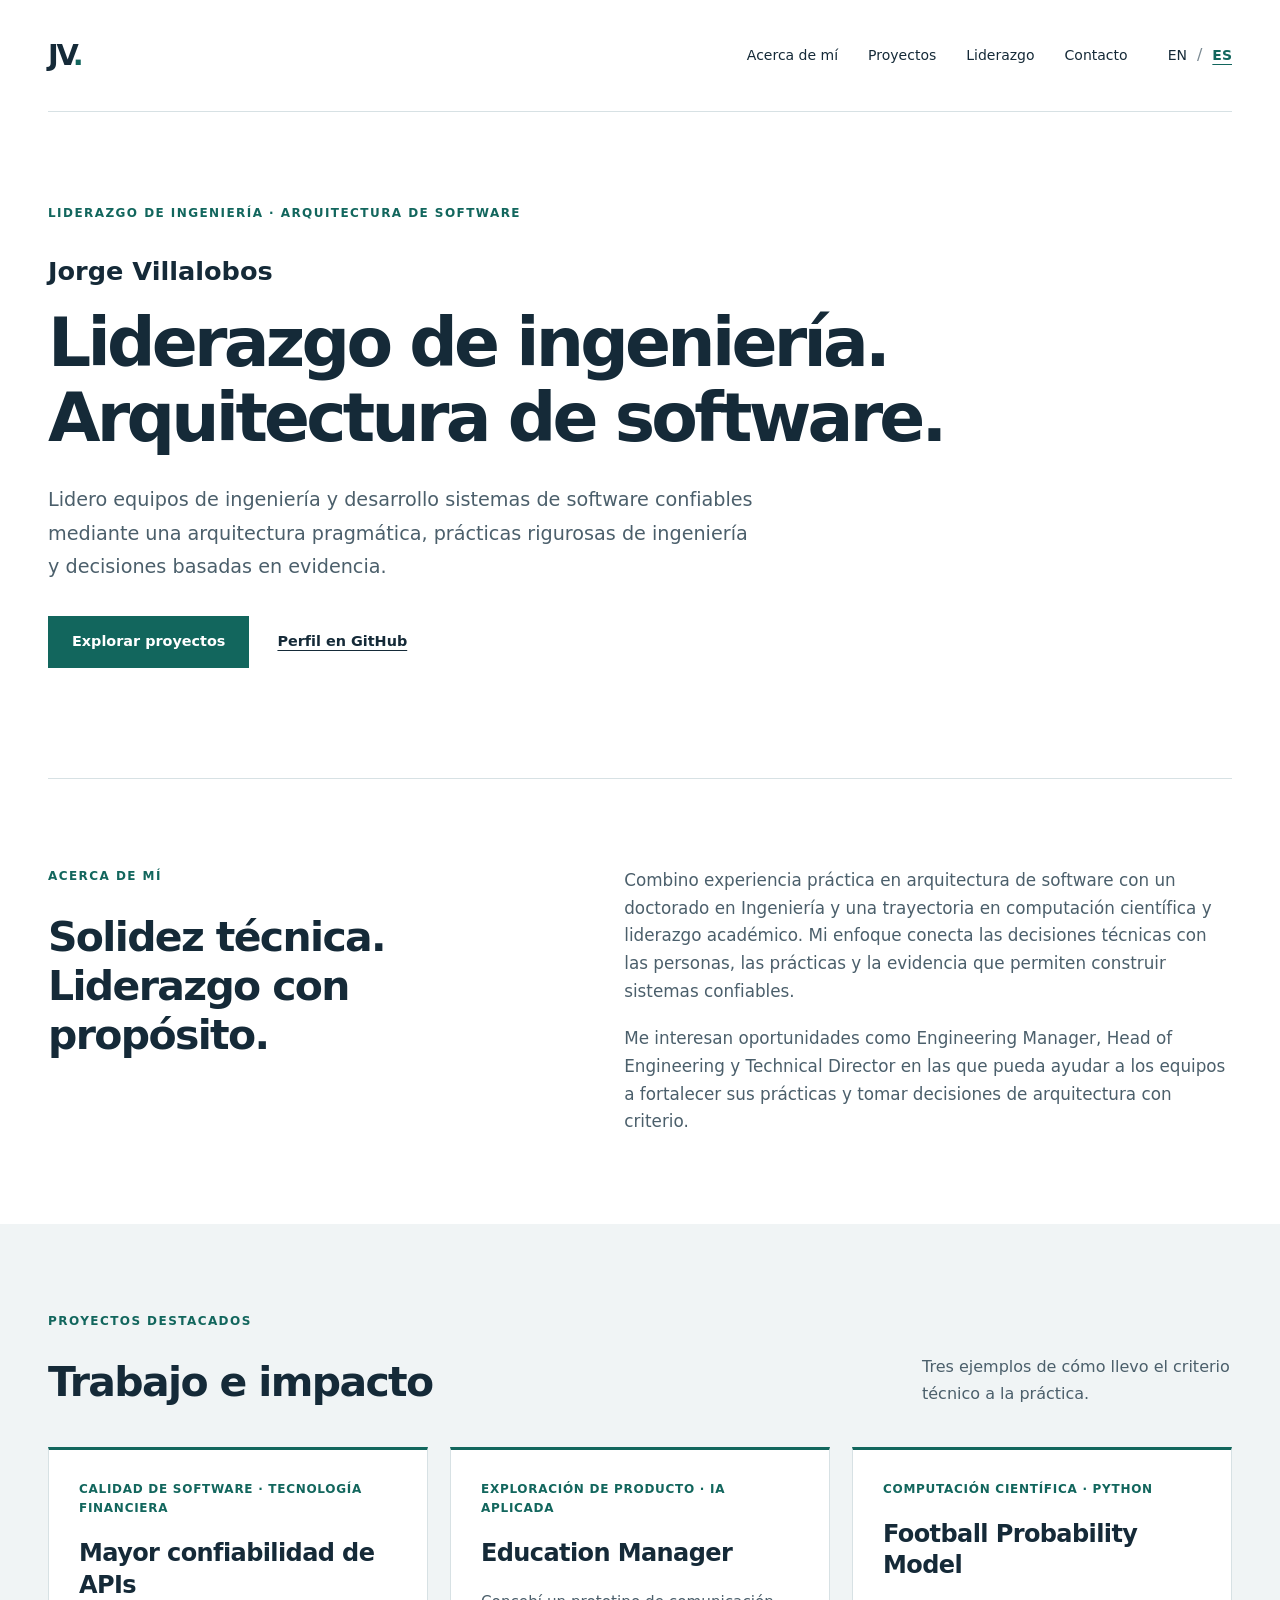
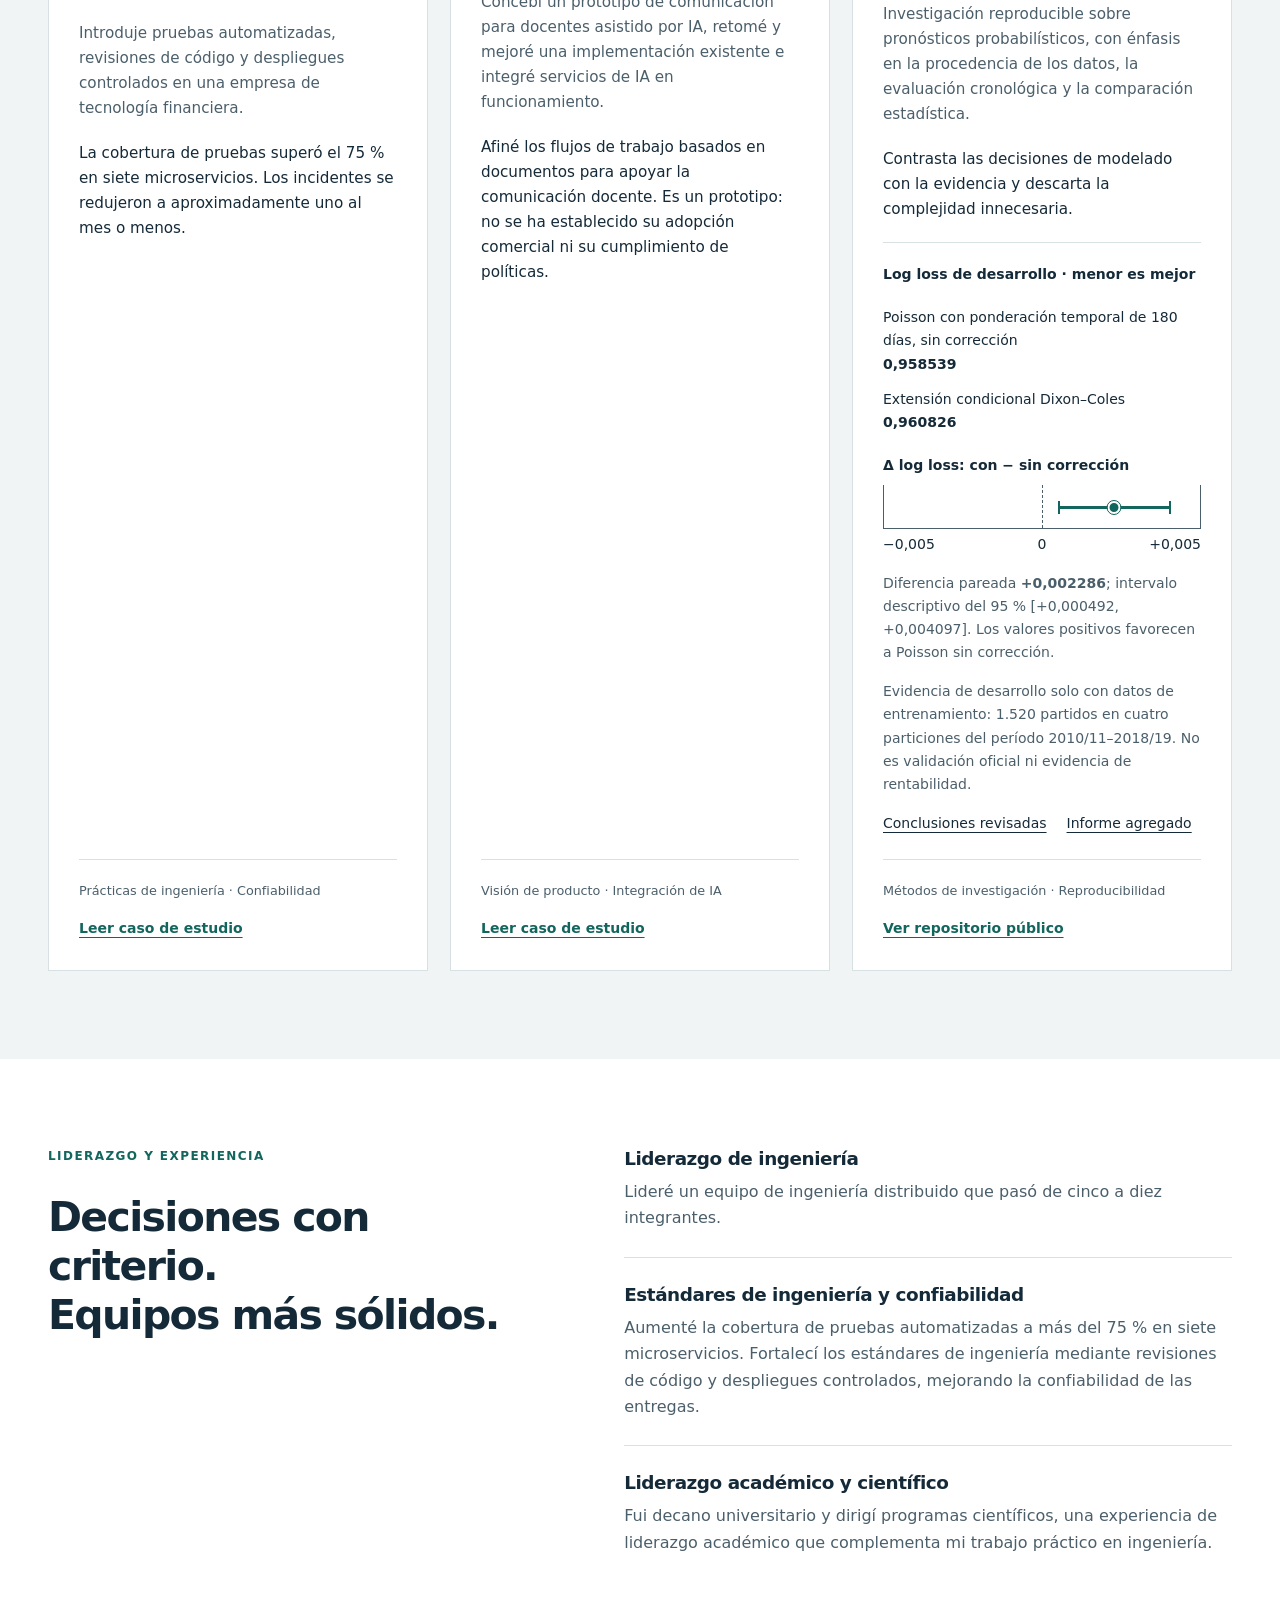
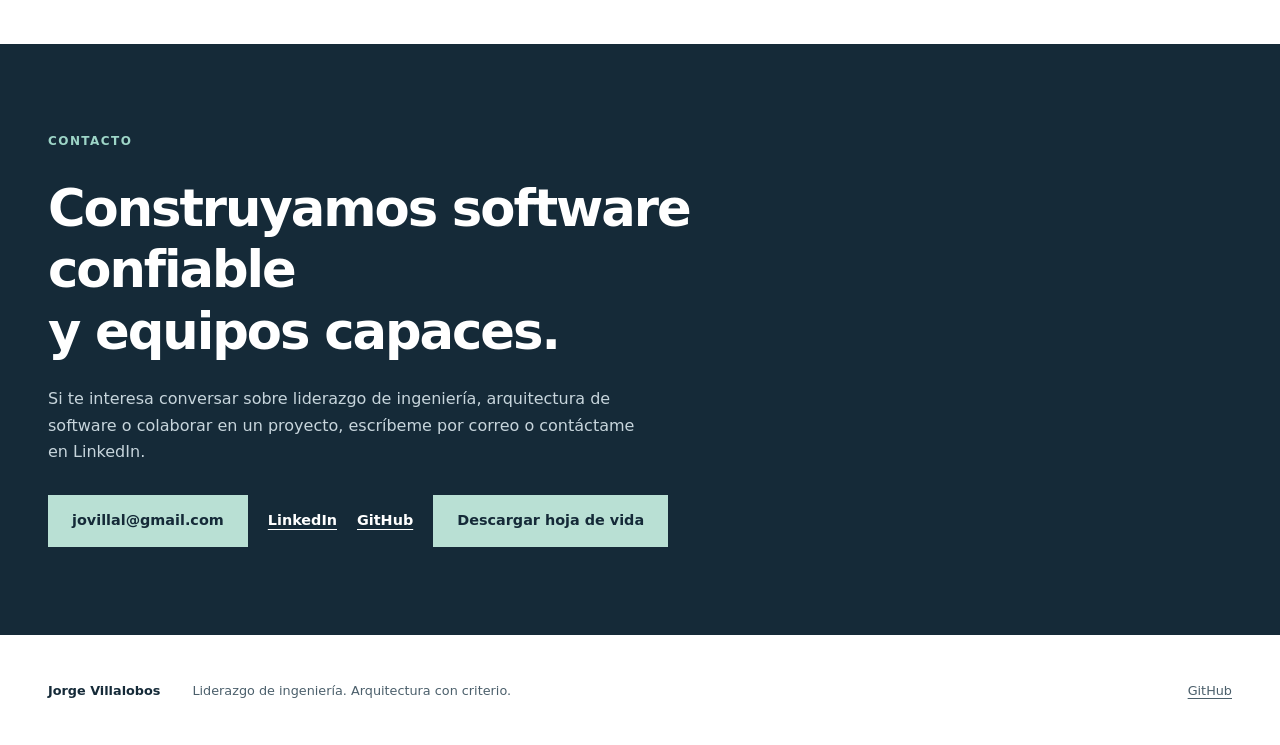
==== commit 7677f4ae: "Add bilingual process and development evidence graphics" ====
--- a/es/index.html
+++ b/es/index.html
@@ -32,7 +32,23 @@
     </section>
     <section class="work-section" id="work" aria-labelledby="work-title"><div class="container section">
       <div class="section-heading"><div><p class="eyebrow">Proyectos destacados</p><h2 id="work-title">Trabajo e impacto</h2></div><p>Tres ejemplos de cómo llevo el criterio técnico a la práctica.</p></div>
-      <div class="project-grid"><article class="project"><p class="eyebrow">Calidad de software · Tecnología financiera</p><h3>Mayor confiabilidad de APIs</h3><p>Introduje pruebas automatizadas, revisiones de código y despliegues controlados en una empresa de tecnología financiera.</p><p class="outcome">La cobertura de pruebas superó el 75 % en siete microservicios. Los incidentes se redujeron a aproximadamente uno al mes o menos.</p><div class="project-footer"><span>Prácticas de ingeniería · Confiabilidad</span><a class="project-link" href="casos/confiabilidad-api/">Leer caso de estudio</a></div></article><article class="project"><p class="eyebrow">Exploración de producto · IA aplicada</p><h3>Education Manager</h3><p>Concebí un prototipo de comunicación para docentes asistido por IA, retomé y mejoré una implementación existente e integré servicios de IA en funcionamiento.</p><p class="outcome">Afiné los flujos de trabajo basados en documentos para apoyar la comunicación docente. Es un prototipo: no se ha establecido su adopción comercial ni su cumplimiento de políticas.</p><div class="project-footer"><span>Visión de producto · Integración de IA</span><a class="project-link" href="casos/education-manager/">Leer caso de estudio</a></div></article><article class="project"><p class="eyebrow">Computación científica · Python</p><h3>Football Probability Model</h3><p>Investigación reproducible sobre pronósticos probabilísticos, con énfasis en la procedencia de los datos, la evaluación cronológica y la comparación estadística.</p><p class="outcome">Contrasta las decisiones de modelado con la evidencia y descarta la complejidad innecesaria.</p><div class="project-footer"><span>Métodos de investigación · Reproducibilidad</span><a class="project-link" href="https://github.com/jovillal/football-probability-model">Ver repositorio público</a></div></article></div>
+      <div class="project-grid"><article class="project"><p class="eyebrow">Calidad de software · Tecnología financiera</p><h3>Mayor confiabilidad de APIs</h3><p>Introduje pruebas automatizadas, revisiones de código y despliegues controlados en una empresa de tecnología financiera.</p><p class="outcome">La cobertura de pruebas superó el 75 % en siete microservicios. Los incidentes se redujeron a aproximadamente uno al mes o menos.</p><div class="project-footer"><span>Prácticas de ingeniería · Confiabilidad</span><a class="project-link" href="casos/confiabilidad-api/">Leer caso de estudio</a></div></article><article class="project"><p class="eyebrow">Exploración de producto · IA aplicada</p><h3>Education Manager</h3><p>Concebí un prototipo de comunicación para docentes asistido por IA, retomé y mejoré una implementación existente e integré servicios de IA en funcionamiento.</p><p class="outcome">Afiné los flujos de trabajo basados en documentos para apoyar la comunicación docente. Es un prototipo: no se ha establecido su adopción comercial ni su cumplimiento de políticas.</p><div class="project-footer"><span>Visión de producto · Integración de IA</span><a class="project-link" href="casos/education-manager/">Leer caso de estudio</a></div></article><article class="project"><p class="eyebrow">Computación científica · Python</p><h3>Football Probability Model</h3><p>Investigación reproducible sobre pronósticos probabilísticos, con énfasis en la procedencia de los datos, la evaluación cronológica y la comparación estadística.</p><p class="outcome">Contrasta las decisiones de modelado con la evidencia y descarta la complejidad innecesaria.</p><figure class="evidence-graphic" aria-labelledby="football-evidence-caption">
+            <figcaption id="football-evidence-caption">Log loss de desarrollo · menor es mejor</figcaption>
+            <dl class="evidence-scores">
+              <div><dt>Poisson con ponderación temporal de 180 días, sin corrección</dt><dd>0,958539</dd></div>
+              <div><dt>Extensión condicional Dixon–Coles</dt><dd>0,960826</dd></div>
+            </dl>
+            <div class="evidence-axis-label">Δ log loss: con − sin corrección</div>
+            <div class="evidence-plot" aria-hidden="true">
+              <span class="evidence-zero"></span>
+              <span class="evidence-interval" style="left: 54.92002805%; width: 36.05000245%"></span>
+              <span class="evidence-point" style="left: 72.86400407%"></span>
+            </div>
+            <div class="evidence-ticks" aria-hidden="true"><span>−0,005</span><span>0</span><span>+0,005</span></div>
+            <p class="evidence-interpretation">Diferencia pareada <strong>+0,002286</strong>; intervalo descriptivo del 95 % [<span>+0,000492</span>, <span>+0,004097</span>]. Los valores positivos favorecen a Poisson sin corrección.</p>
+            <p>Evidencia de desarrollo solo con datos de entrenamiento: 1.520 partidos en cuatro particiones del período 2010/11–2018/19. No es validación oficial ni evidencia de rentabilidad.</p>
+            <div class="evidence-sources"><a href="https://github.com/jovillal/football-probability-model/blob/ae063d11a599ac23070a15497c38edebd0859d29/docs/development-backtest-conditional-dixon-coles-v1.md">Conclusiones revisadas</a><a href="https://github.com/jovillal/football-probability-model/blob/ae063d11a599ac23070a15497c38edebd0859d29/reports/development-backtest-conditional-dixon-coles-v1.json">Informe agregado</a></div>
+          </figure><div class="project-footer"><span>Métodos de investigación · Reproducibilidad</span><a class="project-link" href="https://github.com/jovillal/football-probability-model">Ver repositorio público</a></div></article></div>
     </div></section>
     <section class="leadership section container" id="leadership" aria-labelledby="leadership-title">
       <div><p class="eyebrow">Liderazgo y experiencia</p><h2 id="leadership-title">Decisiones con criterio.<br>Equipos más sólidos.</h2></div><div><div class="leadership-item"><h3>Liderazgo de ingeniería</h3><p>Lideré un equipo de ingeniería distribuido que pasó de cinco a diez integrantes.</p></div><div class="leadership-item"><h3>Estándares de ingeniería y confiabilidad</h3><p>Aumenté la cobertura de pruebas automatizadas a más del 75 % en siete microservicios. Fortalecí los estándares de ingeniería mediante revisiones de código y despliegues controlados, mejorando la confiabilidad de las entregas.</p></div><div class="leadership-item"><h3>Liderazgo académico y científico</h3><p>Fui decano universitario y dirigí programas científicos, una experiencia de liderazgo académico que complementa mi trabajo práctico en ingeniería.</p></div></div>
--- a/assets/styles.css
+++ b/assets/styles.css
@@ -712,3 +712,165 @@
     grid-template-columns: minmax(0, 1fr);
   }
 }
+
+.process-illustration {
+  margin: 32px 0 0;
+}
+
+.process-illustration figcaption, .evidence-graphic figcaption {
+  font-weight: 650;
+  margin-bottom: 20px;
+}
+
+.process-comparison {
+  display: grid;
+  grid-template-columns: repeat(2, minmax(0, 1fr));
+  gap: 24px;
+  margin-bottom: 20px;
+}
+
+.process-panel {
+  background: var(--surface);
+  border: 1px solid var(--line);
+  border-top: 3px solid var(--accent);
+  padding: 24px;
+}
+
+.process-panel:first-child {
+  border-top-color: var(--muted);
+}
+
+.process-panel h3 {
+  margin: 0 0 20px;
+}
+
+.process-panel ol {
+  margin: 0;
+  padding-left: 24px;
+}
+
+.process-panel li {
+  padding-bottom: 16px;
+  border-bottom: 1px solid var(--line);
+  overflow-wrap: break-word;
+}
+
+.process-panel li + li {
+  margin-top: 16px;
+}
+
+.process-panel li:last-child {
+  padding-bottom: 0;
+  border: 0;
+}
+
+.evidence-graphic {
+  min-width: 0;
+  margin: 0 0 24px;
+  padding-top: 20px;
+  border-top: 1px solid var(--line);
+  font-size: .875rem;
+}
+
+.evidence-scores {
+  margin: 0 0 20px;
+}
+
+.evidence-scores > div + div {
+  margin-top: 12px;
+}
+
+.evidence-scores dd {
+  margin: 0;
+  font-weight: 650;
+  font-variant-numeric: tabular-nums;
+}
+
+.evidence-axis-label {
+  font-weight: 600;
+  margin-bottom: 8px;
+}
+
+.evidence-plot {
+  position: relative;
+  height: 44px;
+  border-inline: 1px solid var(--muted);
+  border-bottom: 1px solid var(--muted);
+}
+
+.evidence-zero {
+  position: absolute;
+  left: 50%;
+  height: 100%;
+  border-left: 1px dashed var(--muted);
+}
+
+.evidence-interval {
+  position: absolute;
+  top: 21px;
+  height: 3px;
+  background: var(--accent);
+}
+
+.evidence-interval::before, .evidence-interval::after {
+  content: "";
+  position: absolute;
+  top: -5px;
+  height: 13px;
+  border-left: 2px solid var(--accent);
+}
+
+.evidence-interval::before {
+  left: 0;
+}
+
+.evidence-interval::after {
+  right: 0;
+}
+
+.evidence-point {
+  position: absolute;
+  top: 16px;
+  width: 13px;
+  height: 13px;
+  transform: translateX(-50%);
+  border: 2px solid var(--white);
+  border-radius: 50%;
+  background: var(--accent);
+  outline: 1px solid var(--accent);
+}
+
+.evidence-ticks {
+  display: flex;
+  justify-content: space-between;
+  margin: 4px 0 16px;
+  font-variant-numeric: tabular-nums;
+}
+
+.project .evidence-graphic p {
+  font-size: .875rem;
+  margin-bottom: 16px;
+}
+
+.evidence-sources {
+  display: flex;
+  flex-wrap: wrap;
+  gap: 8px 20px;
+}
+
+@media(min-width:681px) and (max-width:1000px) {
+  .project .evidence-graphic {
+    grid-column: 2;
+    grid-row: 4;
+  }
+
+  .project:has(.evidence-graphic) .project-footer {
+    grid-row: 5;
+  }
+}
+
+@media(max-width:680px) {
+  .process-comparison {
+    grid-template-columns: minmax(0, 1fr);
+  }
+}
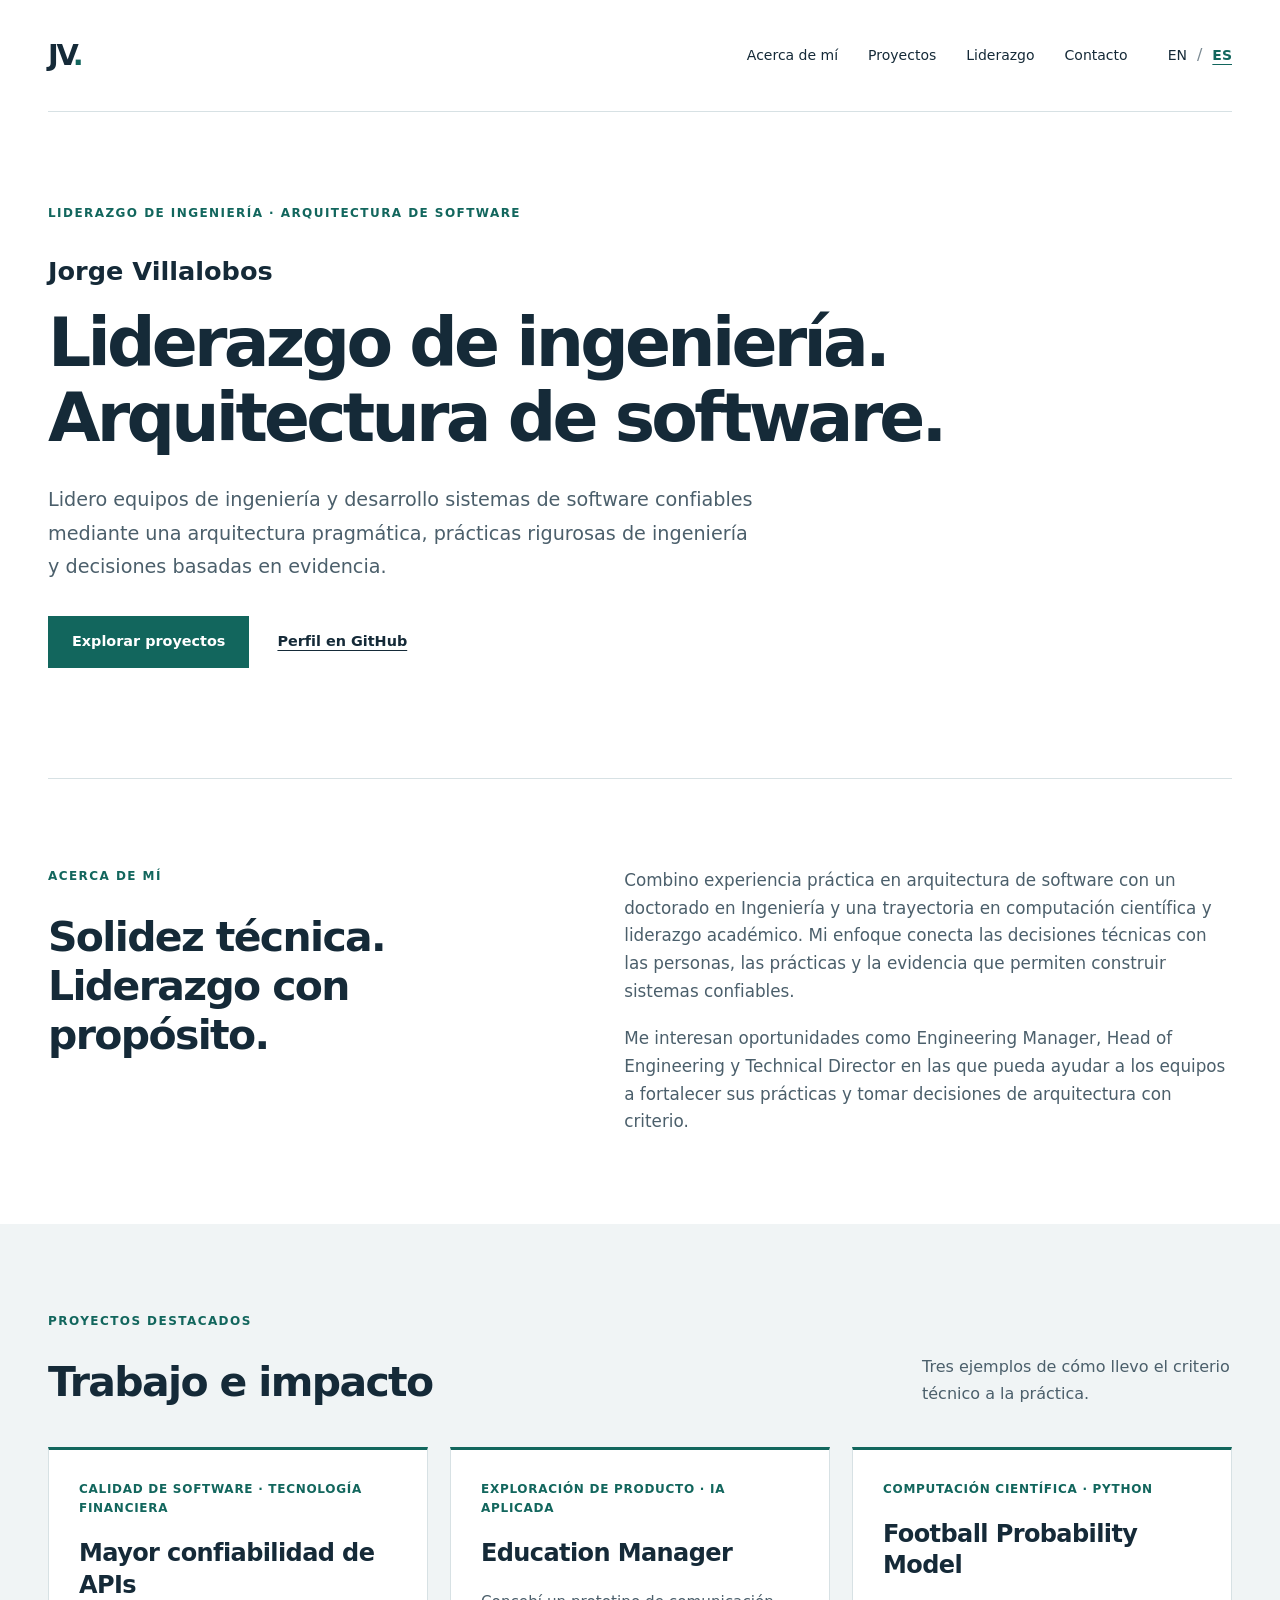
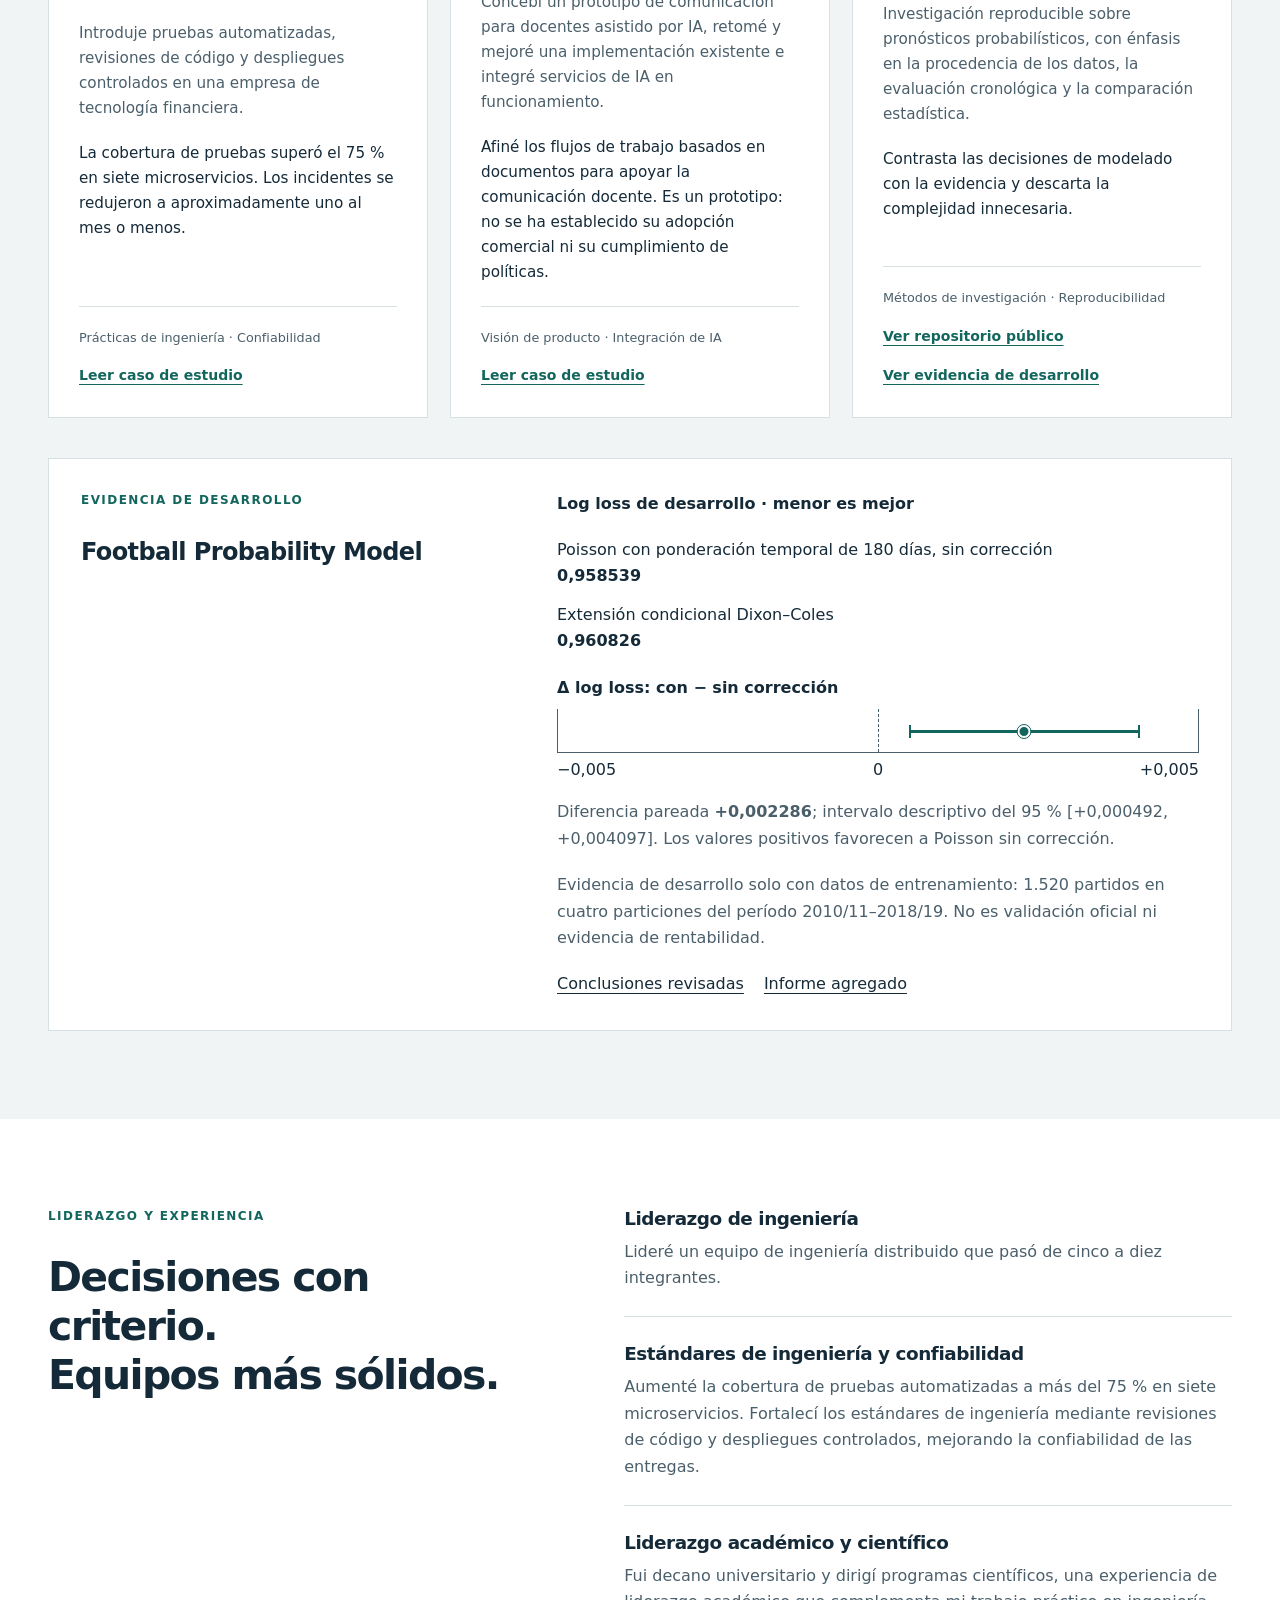
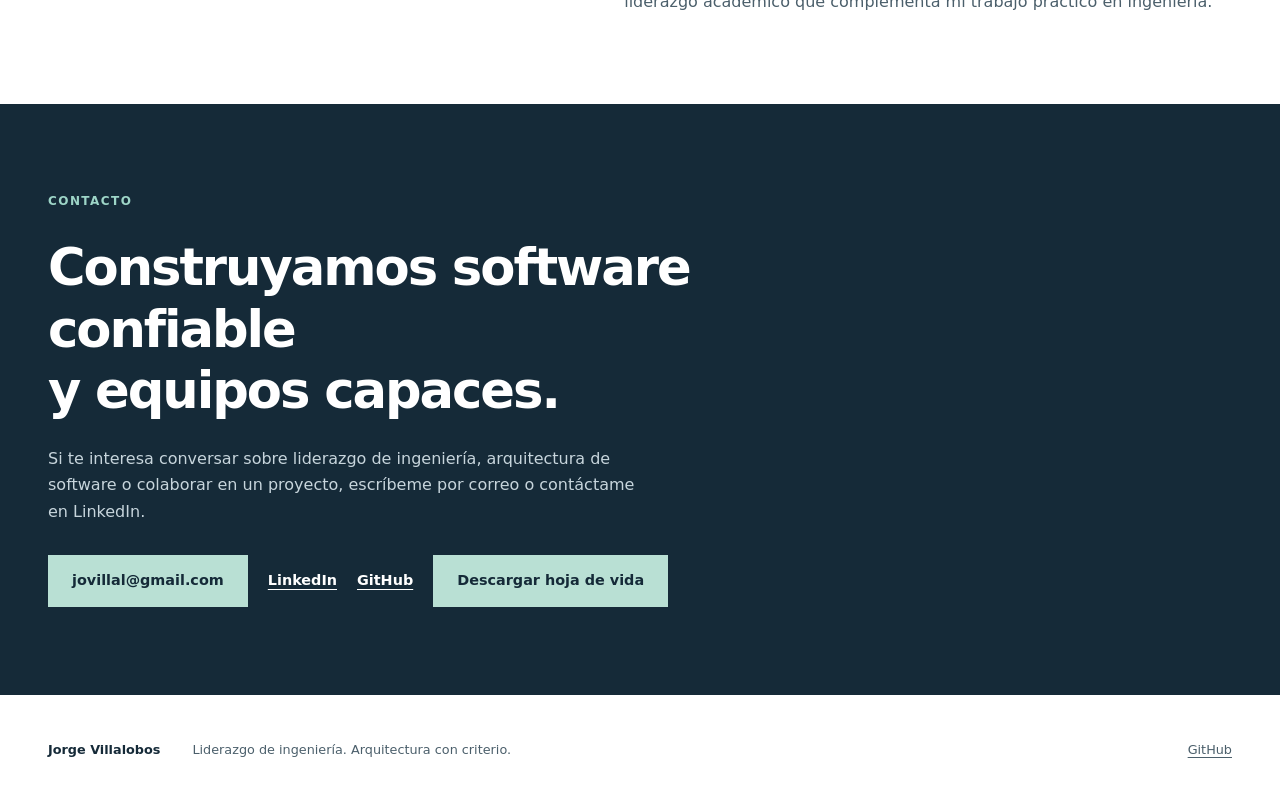
==== commit 34a1c68a: "Move football evidence below project cards" ====
--- a/es/index.html
+++ b/es/index.html
@@ -32,7 +32,10 @@
     </section>
     <section class="work-section" id="work" aria-labelledby="work-title"><div class="container section">
       <div class="section-heading"><div><p class="eyebrow">Proyectos destacados</p><h2 id="work-title">Trabajo e impacto</h2></div><p>Tres ejemplos de cómo llevo el criterio técnico a la práctica.</p></div>
-      <div class="project-grid"><article class="project"><p class="eyebrow">Calidad de software · Tecnología financiera</p><h3>Mayor confiabilidad de APIs</h3><p>Introduje pruebas automatizadas, revisiones de código y despliegues controlados en una empresa de tecnología financiera.</p><p class="outcome">La cobertura de pruebas superó el 75 % en siete microservicios. Los incidentes se redujeron a aproximadamente uno al mes o menos.</p><div class="project-footer"><span>Prácticas de ingeniería · Confiabilidad</span><a class="project-link" href="casos/confiabilidad-api/">Leer caso de estudio</a></div></article><article class="project"><p class="eyebrow">Exploración de producto · IA aplicada</p><h3>Education Manager</h3><p>Concebí un prototipo de comunicación para docentes asistido por IA, retomé y mejoré una implementación existente e integré servicios de IA en funcionamiento.</p><p class="outcome">Afiné los flujos de trabajo basados en documentos para apoyar la comunicación docente. Es un prototipo: no se ha establecido su adopción comercial ni su cumplimiento de políticas.</p><div class="project-footer"><span>Visión de producto · Integración de IA</span><a class="project-link" href="casos/education-manager/">Leer caso de estudio</a></div></article><article class="project"><p class="eyebrow">Computación científica · Python</p><h3>Football Probability Model</h3><p>Investigación reproducible sobre pronósticos probabilísticos, con énfasis en la procedencia de los datos, la evaluación cronológica y la comparación estadística.</p><p class="outcome">Contrasta las decisiones de modelado con la evidencia y descarta la complejidad innecesaria.</p><figure class="evidence-graphic" aria-labelledby="football-evidence-caption">
+      <div class="project-grid"><article class="project"><p class="eyebrow">Calidad de software · Tecnología financiera</p><h3>Mayor confiabilidad de APIs</h3><p>Introduje pruebas automatizadas, revisiones de código y despliegues controlados en una empresa de tecnología financiera.</p><p class="outcome">La cobertura de pruebas superó el 75 % en siete microservicios. Los incidentes se redujeron a aproximadamente uno al mes o menos.</p><div class="project-footer"><span>Prácticas de ingeniería · Confiabilidad</span><a class="project-link" href="casos/confiabilidad-api/">Leer caso de estudio</a></div></article><article class="project"><p class="eyebrow">Exploración de producto · IA aplicada</p><h3>Education Manager</h3><p>Concebí un prototipo de comunicación para docentes asistido por IA, retomé y mejoré una implementación existente e integré servicios de IA en funcionamiento.</p><p class="outcome">Afiné los flujos de trabajo basados en documentos para apoyar la comunicación docente. Es un prototipo: no se ha establecido su adopción comercial ni su cumplimiento de políticas.</p><div class="project-footer"><span>Visión de producto · Integración de IA</span><a class="project-link" href="casos/education-manager/">Leer caso de estudio</a></div></article><article class="project"><p class="eyebrow">Computación científica · Python</p><h3>Football Probability Model</h3><p>Investigación reproducible sobre pronósticos probabilísticos, con énfasis en la procedencia de los datos, la evaluación cronológica y la comparación estadística.</p><p class="outcome">Contrasta las decisiones de modelado con la evidencia y descarta la complejidad innecesaria.</p><div class="project-footer"><span>Métodos de investigación · Reproducibilidad</span><a class="project-link" href="https://github.com/jovillal/football-probability-model">Ver repositorio público</a><a class="project-link" href="#football-evidence">Ver evidencia de desarrollo</a></div></article></div>
+      <section class="football-evidence" id="football-evidence" aria-labelledby="football-evidence-title">
+        <div><p class="eyebrow">Evidencia de desarrollo</p><h3 id="football-evidence-title">Football Probability Model</h3></div>
+        <figure class="evidence-graphic" aria-labelledby="football-evidence-caption">
             <figcaption id="football-evidence-caption">Log loss de desarrollo · menor es mejor</figcaption>
             <dl class="evidence-scores">
               <div><dt>Poisson con ponderación temporal de 180 días, sin corrección</dt><dd>0,958539</dd></div>
@@ -48,7 +51,8 @@
             <p class="evidence-interpretation">Diferencia pareada <strong>+0,002286</strong>; intervalo descriptivo del 95 % [<span>+0,000492</span>, <span>+0,004097</span>]. Los valores positivos favorecen a Poisson sin corrección.</p>
             <p>Evidencia de desarrollo solo con datos de entrenamiento: 1.520 partidos en cuatro particiones del período 2010/11–2018/19. No es validación oficial ni evidencia de rentabilidad.</p>
             <div class="evidence-sources"><a href="https://github.com/jovillal/football-probability-model/blob/ae063d11a599ac23070a15497c38edebd0859d29/docs/development-backtest-conditional-dixon-coles-v1.md">Conclusiones revisadas</a><a href="https://github.com/jovillal/football-probability-model/blob/ae063d11a599ac23070a15497c38edebd0859d29/reports/development-backtest-conditional-dixon-coles-v1.json">Informe agregado</a></div>
-          </figure><div class="project-footer"><span>Métodos de investigación · Reproducibilidad</span><a class="project-link" href="https://github.com/jovillal/football-probability-model">Ver repositorio público</a></div></article></div>
+          </figure>
+      </section>
     </div></section>
     <section class="leadership section container" id="leadership" aria-labelledby="leadership-title">
       <div><p class="eyebrow">Liderazgo y experiencia</p><h2 id="leadership-title">Decisiones con criterio.<br>Equipos más sólidos.</h2></div><div><div class="leadership-item"><h3>Liderazgo de ingeniería</h3><p>Lideré un equipo de ingeniería distribuido que pasó de cinco a diez integrantes.</p></div><div class="leadership-item"><h3>Estándares de ingeniería y confiabilidad</h3><p>Aumenté la cobertura de pruebas automatizadas a más del 75 % en siete microservicios. Fortalecí los estándares de ingeniería mediante revisiones de código y despliegues controlados, mejorando la confiabilidad de las entregas.</p></div><div class="leadership-item"><h3>Liderazgo académico y científico</h3><p>Fui decano universitario y dirigí programas científicos, una experiencia de liderazgo académico que complementa mi trabajo práctico en ingeniería.</p></div></div>
--- a/assets/styles.css
+++ b/assets/styles.css
@@ -764,12 +764,25 @@
   border: 0;
 }
 
+.football-evidence {
+  display: grid;
+  grid-template-columns: minmax(0, 1fr) minmax(0, 1.5fr);
+  gap: 48px;
+  margin-top: 40px;
+  padding: 32px;
+  border: 1px solid var(--line);
+  background: var(--white);
+}
+
+.football-evidence h3 {
+  font-size: 1.5rem;
+  margin: 0;
+}
+
 .evidence-graphic {
   min-width: 0;
-  margin: 0 0 24px;
-  padding-top: 20px;
-  border-top: 1px solid var(--line);
-  font-size: .875rem;
+  margin: 0;
+  font-size: 1rem;
 }
 
 .evidence-scores {
@@ -847,9 +860,9 @@
   font-variant-numeric: tabular-nums;
 }
 
-.project .evidence-graphic p {
-  font-size: .875rem;
-  margin-bottom: 16px;
+.evidence-graphic p {
+  color: var(--muted);
+  margin: 0 0 20px;
 }
 
 .evidence-sources {
@@ -858,14 +871,10 @@
   gap: 8px 20px;
 }
 
-@media(min-width:681px) and (max-width:1000px) {
-  .project .evidence-graphic {
-    grid-column: 2;
-    grid-row: 4;
-  }
-
-  .project:has(.evidence-graphic) .project-footer {
-    grid-row: 5;
+@media(max-width:1000px) {
+  .football-evidence {
+    grid-template-columns: minmax(0, 1fr);
+    gap: 28px;
   }
 }
 
@@ -873,4 +882,8 @@
   .process-comparison {
     grid-template-columns: minmax(0, 1fr);
   }
-}
+
+  .football-evidence {
+    padding: 24px;
+  }
+}
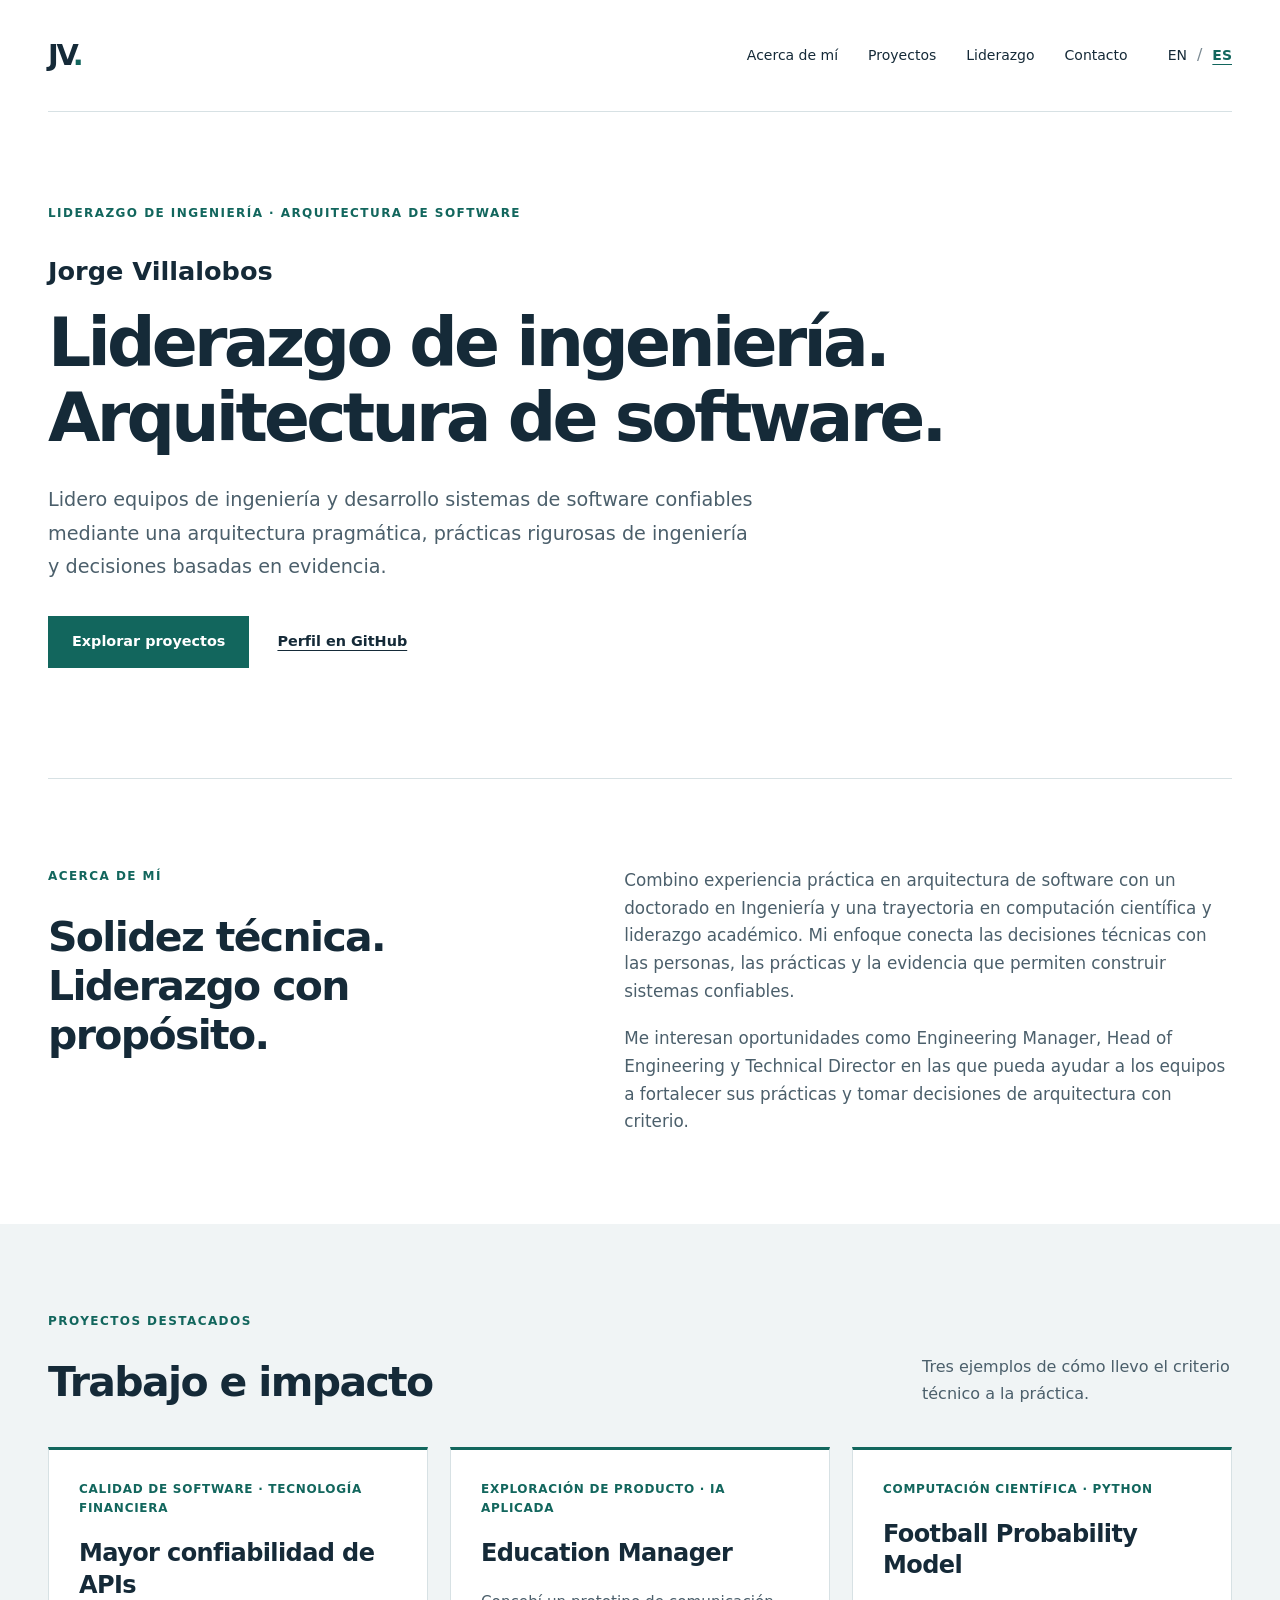
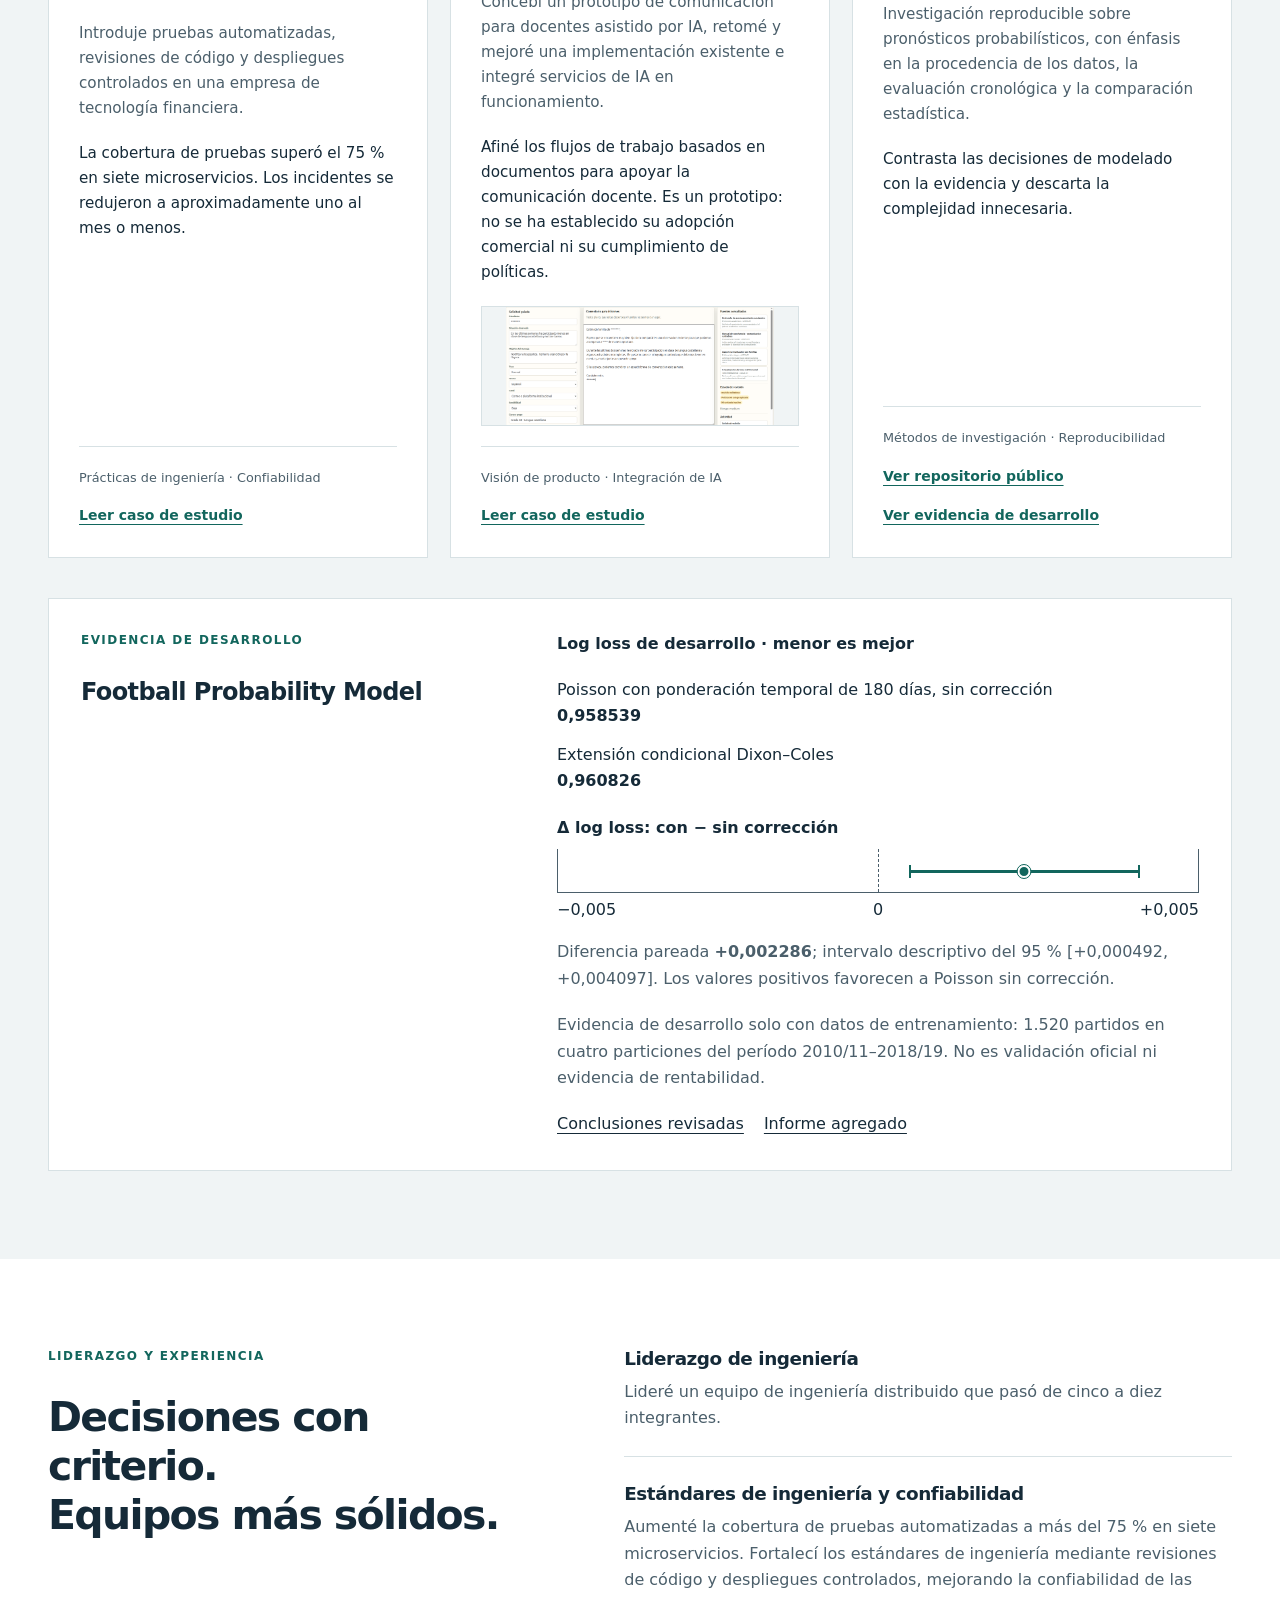
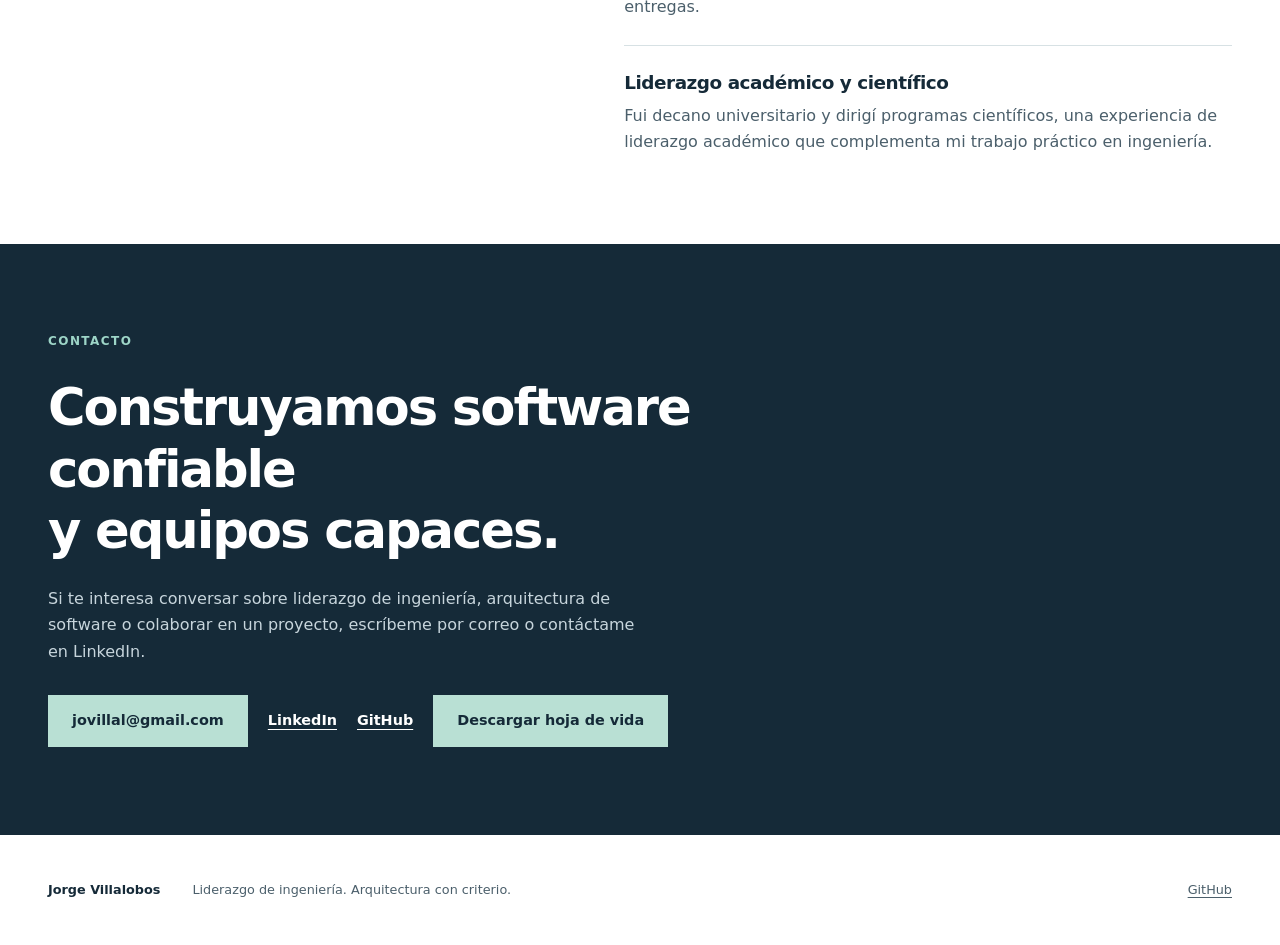
==== commit 20b69bcc: "Add approved Education Manager workflow screenshot" ====
--- a/es/index.html
+++ b/es/index.html
@@ -32,7 +32,7 @@
     </section>
     <section class="work-section" id="work" aria-labelledby="work-title"><div class="container section">
       <div class="section-heading"><div><p class="eyebrow">Proyectos destacados</p><h2 id="work-title">Trabajo e impacto</h2></div><p>Tres ejemplos de cómo llevo el criterio técnico a la práctica.</p></div>
-      <div class="project-grid"><article class="project"><p class="eyebrow">Calidad de software · Tecnología financiera</p><h3>Mayor confiabilidad de APIs</h3><p>Introduje pruebas automatizadas, revisiones de código y despliegues controlados en una empresa de tecnología financiera.</p><p class="outcome">La cobertura de pruebas superó el 75 % en siete microservicios. Los incidentes se redujeron a aproximadamente uno al mes o menos.</p><div class="project-footer"><span>Prácticas de ingeniería · Confiabilidad</span><a class="project-link" href="casos/confiabilidad-api/">Leer caso de estudio</a></div></article><article class="project"><p class="eyebrow">Exploración de producto · IA aplicada</p><h3>Education Manager</h3><p>Concebí un prototipo de comunicación para docentes asistido por IA, retomé y mejoré una implementación existente e integré servicios de IA en funcionamiento.</p><p class="outcome">Afiné los flujos de trabajo basados en documentos para apoyar la comunicación docente. Es un prototipo: no se ha establecido su adopción comercial ni su cumplimiento de políticas.</p><div class="project-footer"><span>Visión de producto · Integración de IA</span><a class="project-link" href="casos/education-manager/">Leer caso de estudio</a></div></article><article class="project"><p class="eyebrow">Computación científica · Python</p><h3>Football Probability Model</h3><p>Investigación reproducible sobre pronósticos probabilísticos, con énfasis en la procedencia de los datos, la evaluación cronológica y la comparación estadística.</p><p class="outcome">Contrasta las decisiones de modelado con la evidencia y descarta la complejidad innecesaria.</p><div class="project-footer"><span>Métodos de investigación · Reproducibilidad</span><a class="project-link" href="https://github.com/jovillal/football-probability-model">Ver repositorio público</a><a class="project-link" href="#football-evidence">Ver evidencia de desarrollo</a></div></article></div>
+      <div class="project-grid"><article class="project"><p class="eyebrow">Calidad de software · Tecnología financiera</p><h3>Mayor confiabilidad de APIs</h3><p>Introduje pruebas automatizadas, revisiones de código y despliegues controlados en una empresa de tecnología financiera.</p><p class="outcome">La cobertura de pruebas superó el 75 % en siete microservicios. Los incidentes se redujeron a aproximadamente uno al mes o menos.</p><div class="project-footer"><span>Prácticas de ingeniería · Confiabilidad</span><a class="project-link" href="casos/confiabilidad-api/">Leer caso de estudio</a></div></article><article class="project"><p class="eyebrow">Exploración de producto · IA aplicada</p><h3>Education Manager</h3><p>Concebí un prototipo de comunicación para docentes asistido por IA, retomé y mejoré una implementación existente e integré servicios de IA en funcionamiento.</p><p class="outcome">Afiné los flujos de trabajo basados en documentos para apoyar la comunicación docente. Es un prototipo: no se ha establecido su adopción comercial ni su cumplimiento de políticas.</p><a class="project-preview" href="../assets/images/education-manager-workflow.png" aria-label="Abrir captura de Education Manager en resolución completa (interfaz en español)"><img src="../assets/images/education-manager-workflow.png" width="1587" height="698" loading="lazy" alt="Interfaz de Education Manager en español con una solicitud guiada del docente, un borrador de mensaje para la familia de un estudiante y las fuentes institucionales consultadas."></a><div class="project-footer"><span>Visión de producto · Integración de IA</span><a class="project-link" href="casos/education-manager/">Leer caso de estudio</a></div></article><article class="project"><p class="eyebrow">Computación científica · Python</p><h3>Football Probability Model</h3><p>Investigación reproducible sobre pronósticos probabilísticos, con énfasis en la procedencia de los datos, la evaluación cronológica y la comparación estadística.</p><p class="outcome">Contrasta las decisiones de modelado con la evidencia y descarta la complejidad innecesaria.</p><div class="project-footer"><span>Métodos de investigación · Reproducibilidad</span><a class="project-link" href="https://github.com/jovillal/football-probability-model">Ver repositorio público</a><a class="project-link" href="#football-evidence">Ver evidencia de desarrollo</a></div></article></div>
       <section class="football-evidence" id="football-evidence" aria-labelledby="football-evidence-title">
         <div><p class="eyebrow">Evidencia de desarrollo</p><h3 id="football-evidence-title">Football Probability Model</h3></div>
         <figure class="evidence-graphic" aria-labelledby="football-evidence-caption">
--- a/assets/styles.css
+++ b/assets/styles.css
@@ -887,3 +887,55 @@
     padding: 24px;
   }
 }
+
+.screenshot-intro {
+  padding-bottom: 40px;
+}
+
+.workflow-screenshot {
+  margin-block: 0 64px;
+}
+
+.workflow-screenshot > a, .project-preview {
+  display: block;
+}
+
+.workflow-screenshot img, .project-preview img {
+  display: block;
+  width: 100%;
+  height: auto;
+  border: 1px solid var(--line);
+}
+
+.workflow-screenshot figcaption {
+  margin-top: 20px;
+  color: var(--muted);
+  max-width: 900px;
+}
+
+.workflow-screenshot figcaption span {
+  display: block;
+  margin-top: 8px;
+  font-size: .875rem;
+}
+
+.project-preview {
+  margin-bottom: 20px;
+}
+
+.project-preview img {
+  max-height: 120px;
+  object-fit: contain;
+  background: var(--surface);
+}
+
+@media(min-width:681px) and (max-width:1000px) {
+  .project-preview {
+    grid-column: 2;
+    grid-row: 4;
+  }
+
+  .project:has(.project-preview) .project-footer {
+    grid-row: 5;
+  }
+}
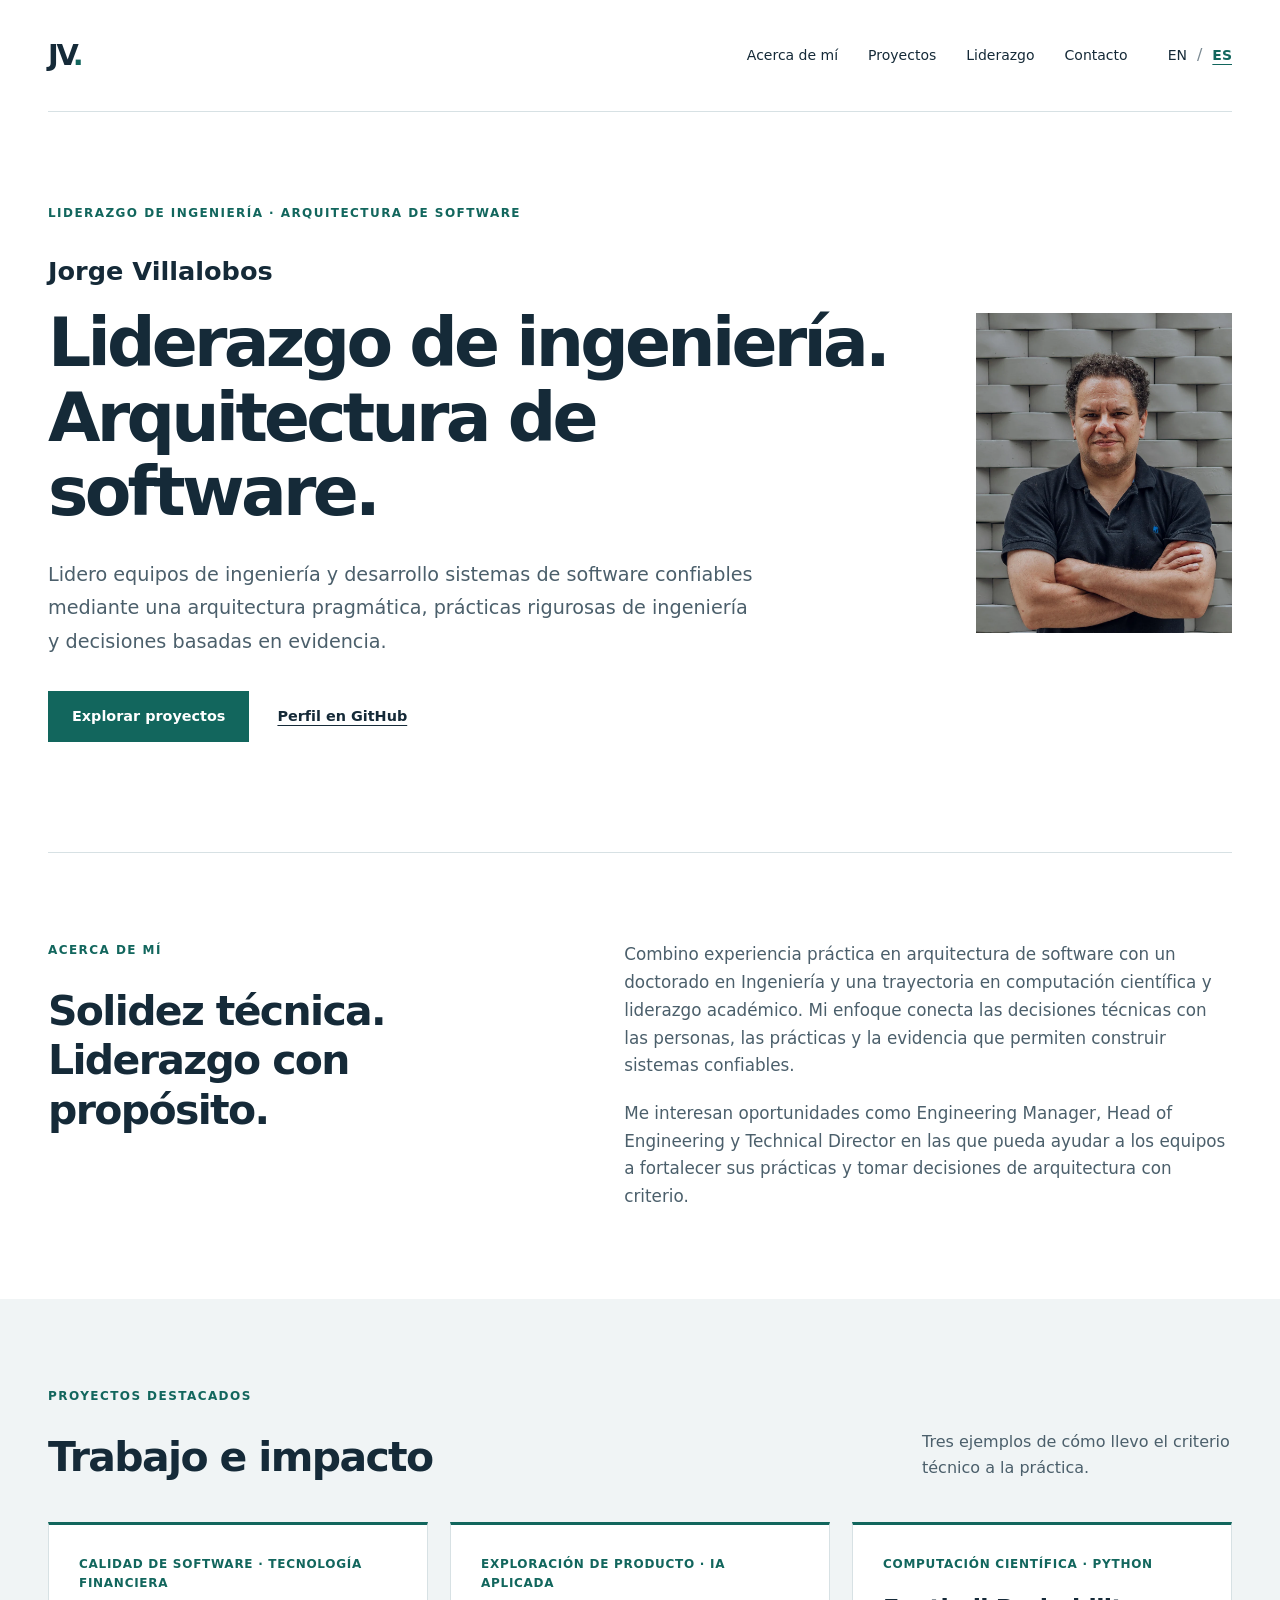
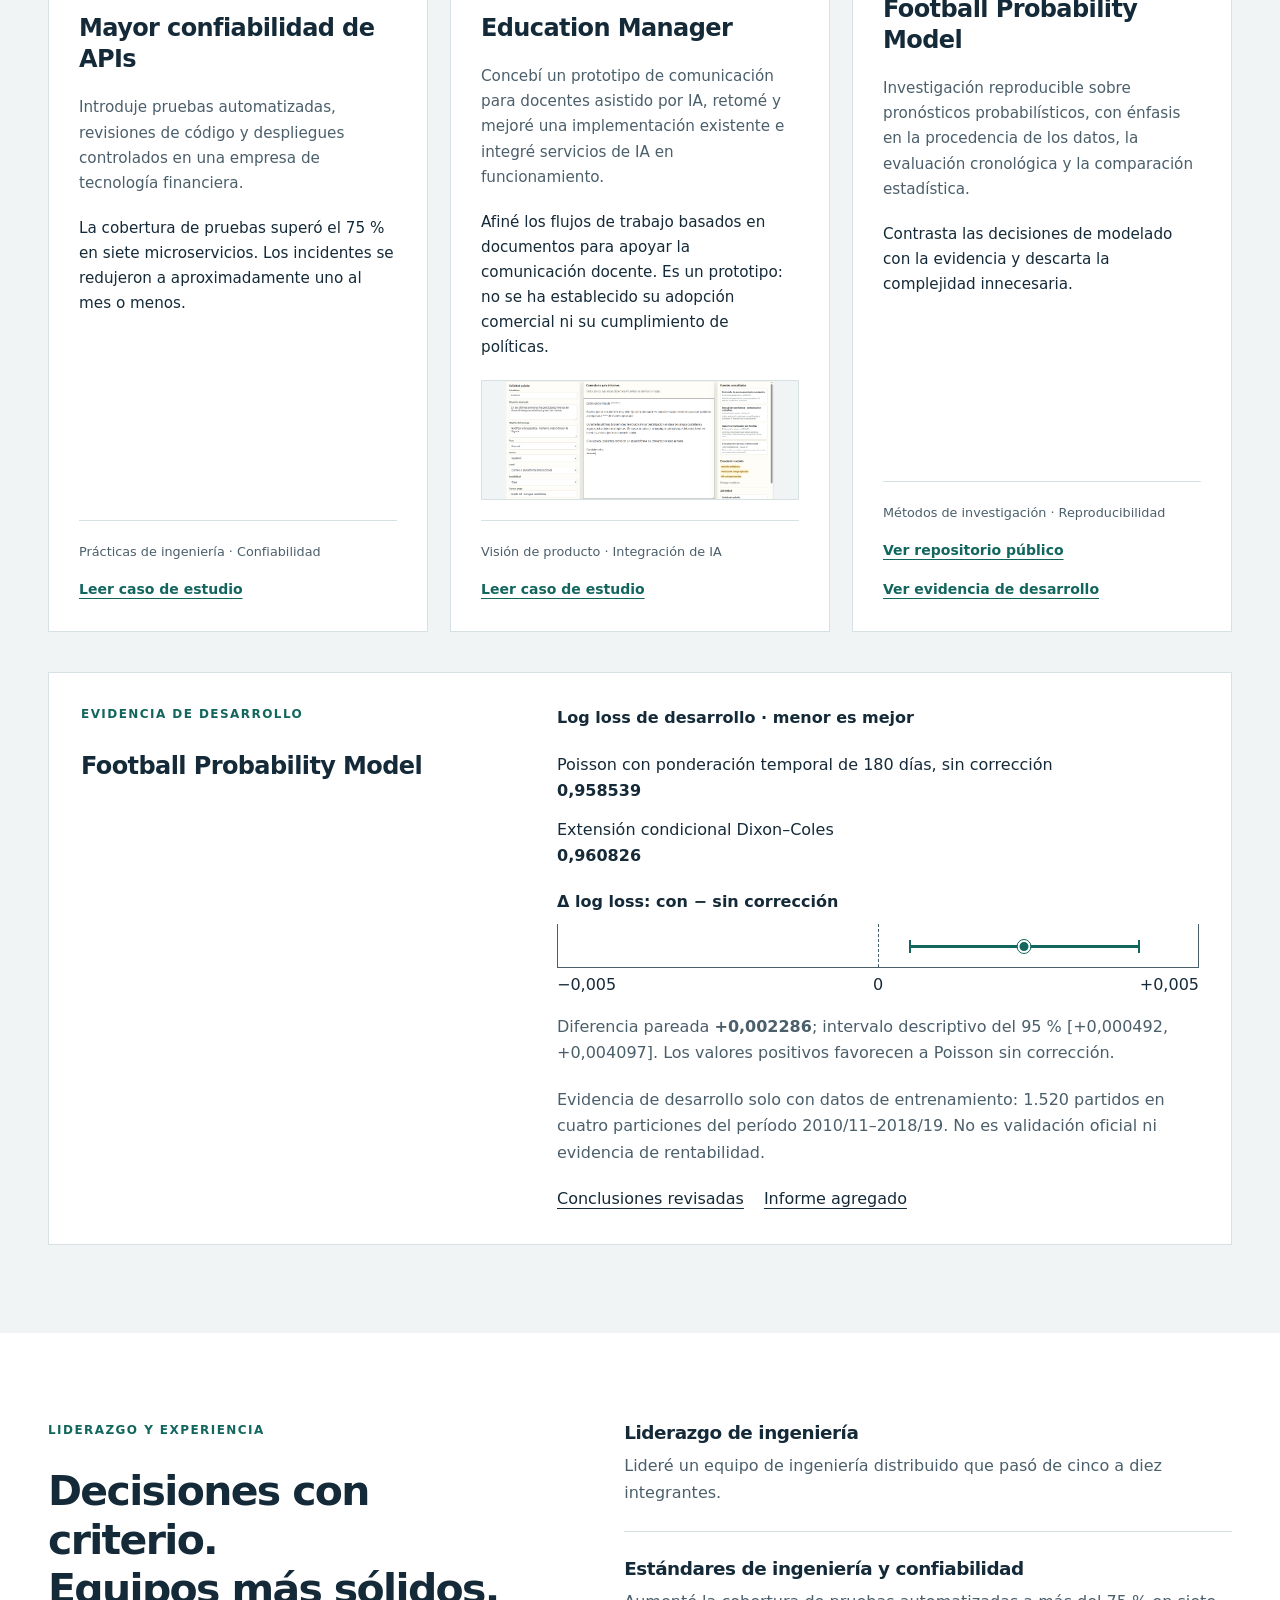
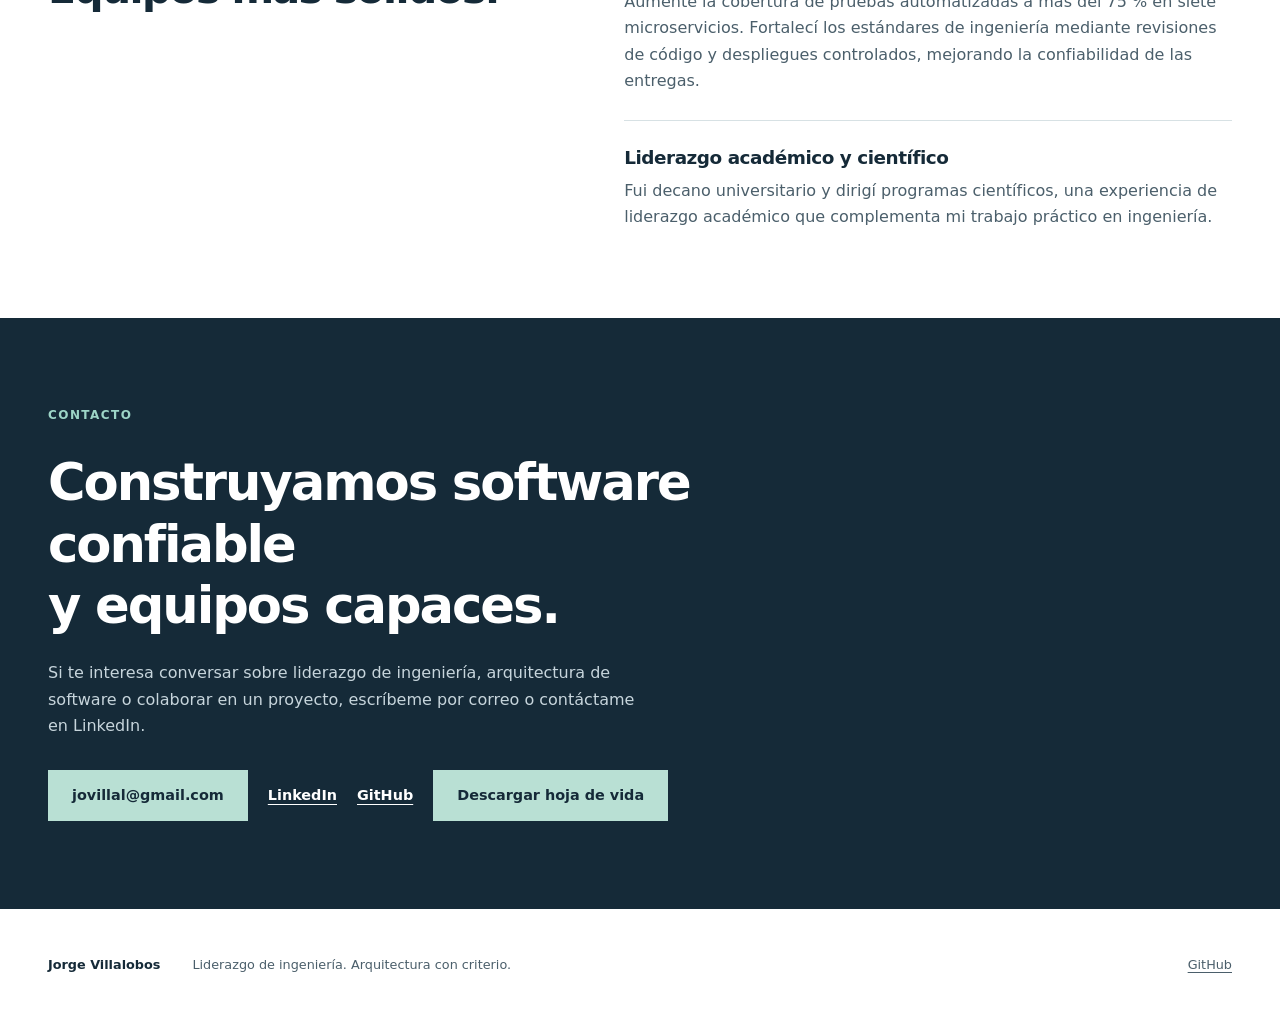
==== commit 67c8c796: "Add portrait to bilingual homepage introductions" ====
--- a/es/index.html
+++ b/es/index.html
@@ -19,12 +19,15 @@
     <nav class="language-nav" aria-label="Idioma"><a href=".././" lang="en" hreflang="en" aria-label="English" >EN</a><span aria-hidden="true">/</span><a href="../es/" lang="es" hreflang="es" aria-label="Español" aria-current="page">ES</a></nav>
   </header>
   <main id="main" tabindex="-1">
-    <section class="hero container" aria-labelledby="hero-title">
-      <p class="eyebrow">Liderazgo de ingeniería · Arquitectura de software</p>
-      <p class="hero-name">Jorge Villalobos</p>
-      <h1 id="hero-title">Liderazgo de ingeniería.<br>Arquitectura de software.</h1>
-      <p class="hero-intro">Lidero equipos de ingeniería y desarrollo sistemas de software confiables mediante una arquitectura pragmática, prácticas rigurosas de ingeniería y decisiones basadas en evidencia.</p>
-      <div class="hero-actions"><a class="button" href="#work">Explorar proyectos</a><a class="text-link" href="https://github.com/jovillal">Perfil en GitHub</a></div>
+    <section class="hero hero--portrait container" aria-labelledby="hero-title">
+      <div class="hero-copy">
+        <p class="eyebrow">Liderazgo de ingeniería · Arquitectura de software</p>
+        <p class="hero-name">Jorge Villalobos</p>
+        <h1 id="hero-title">Liderazgo de ingeniería.<br>Arquitectura de software.</h1>
+        <p class="hero-intro">Lidero equipos de ingeniería y desarrollo sistemas de software confiables mediante una arquitectura pragmática, prácticas rigurosas de ingeniería y decisiones basadas en evidencia.</p>
+        <div class="hero-actions"><a class="button" href="#work">Explorar proyectos</a><a class="text-link" href="https://github.com/jovillal">Perfil en GitHub</a></div>
+      </div>
+      <img class="hero-portrait" src="../assets/images/jorge-villalobos-portrait.webp" width="960" height="1200" alt="Retrato de Jorge Villalobos">
     </section>
     <section class="about section container" id="about" aria-labelledby="about-title">
       <div><p class="eyebrow">Acerca de mí</p><h2 id="about-title">Solidez técnica.<br>Liderazgo con propósito.</h2></div>
--- a/assets/styles.css
+++ b/assets/styles.css
@@ -118,6 +118,20 @@
   position: relative;
 }
 
+.hero--portrait {
+  display: grid;
+  grid-template-columns: minmax(0, 1fr) clamp(12rem, 20vw, 18rem);
+  align-items: center;
+  gap: clamp(2rem, 4vw, 4rem);
+}
+
+.hero-portrait {
+  display: block;
+  width: 100%;
+  height: auto;
+  aspect-ratio: 4 / 5;
+}
+
 .eyebrow {
   font-size: .75rem;
   font-weight: 700;
@@ -465,6 +479,15 @@
     padding-block: 58px 64px;
   }
 
+  .hero--portrait {
+    grid-template-columns: minmax(0, 1fr);
+    gap: 28px;
+  }
+
+  .hero-portrait {
+    max-width: 10rem;
+  }
+
   .hero .eyebrow {
     max-width: 290px;
   }
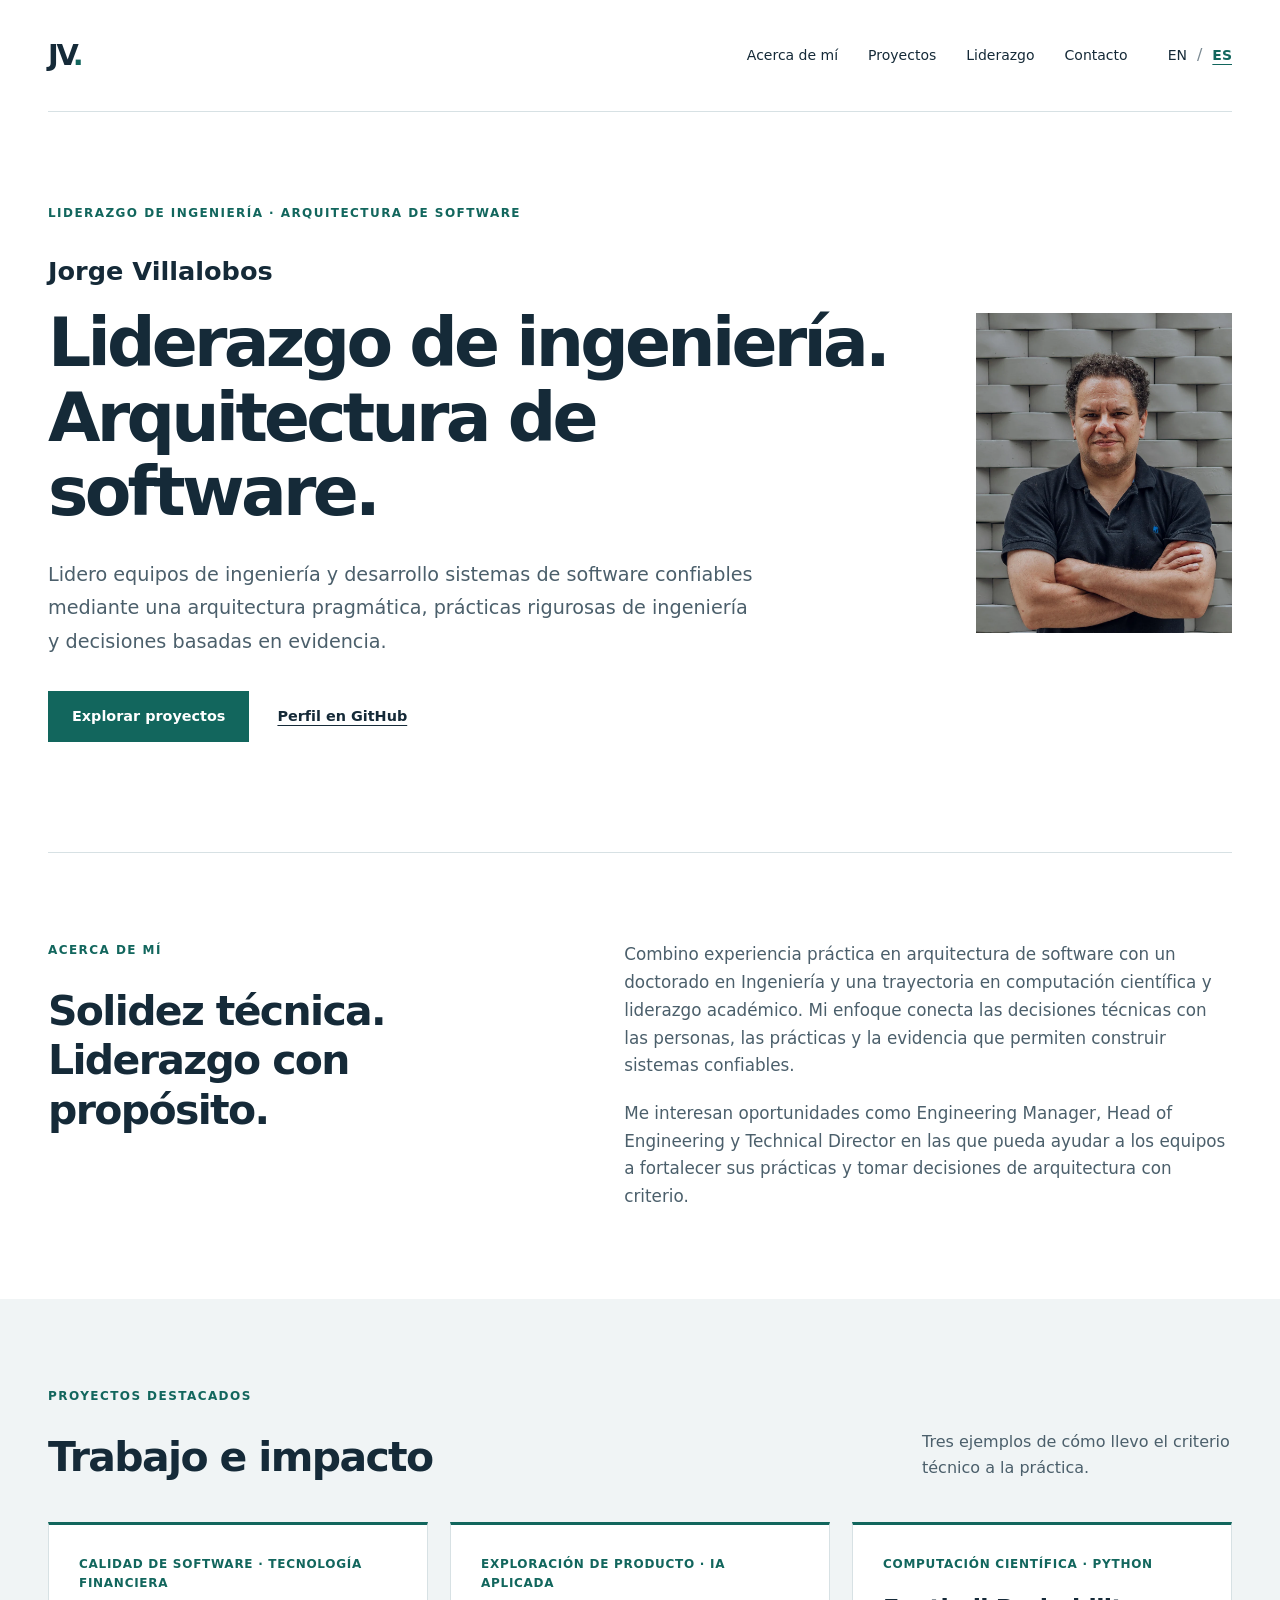
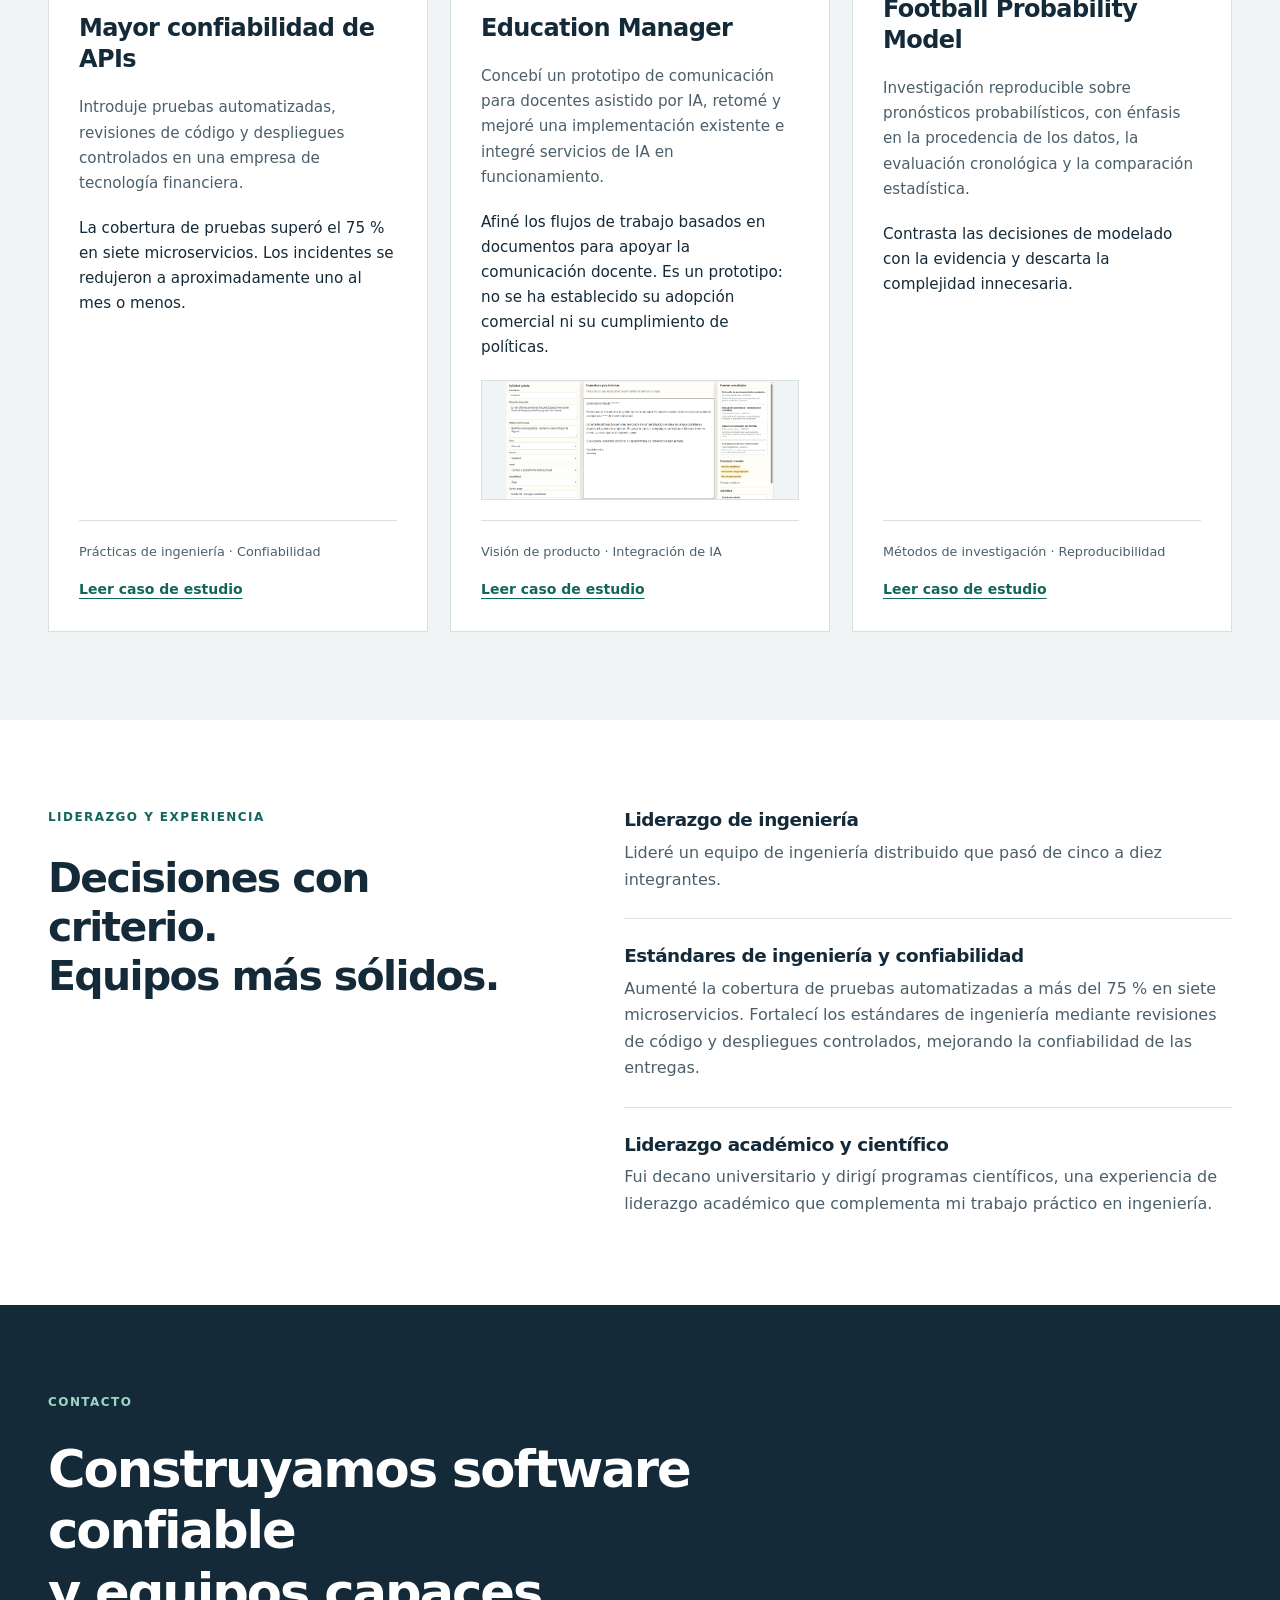
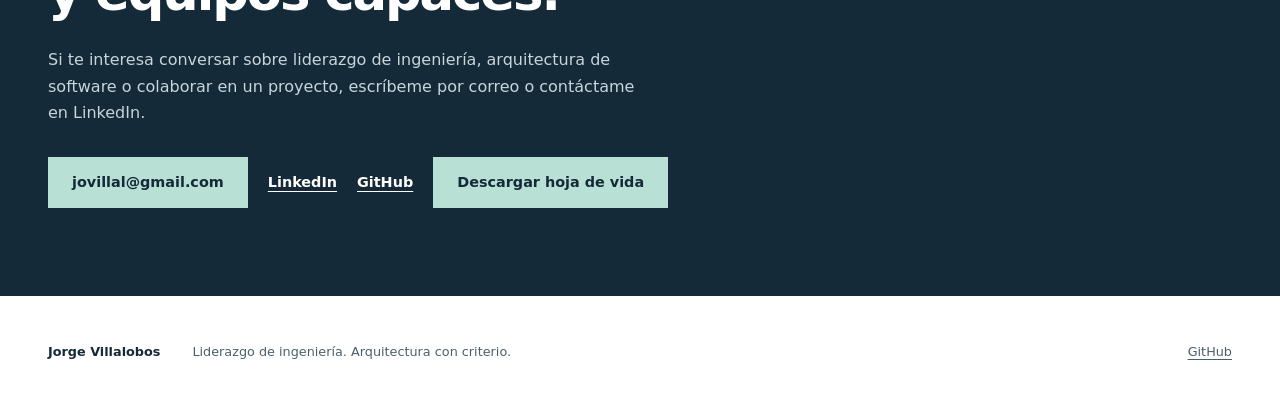
==== commit c59b4f1a: "Add bilingual Football Probability Model case study" ====
--- a/es/index.html
+++ b/es/index.html
@@ -35,27 +35,7 @@
     </section>
     <section class="work-section" id="work" aria-labelledby="work-title"><div class="container section">
       <div class="section-heading"><div><p class="eyebrow">Proyectos destacados</p><h2 id="work-title">Trabajo e impacto</h2></div><p>Tres ejemplos de cómo llevo el criterio técnico a la práctica.</p></div>
-      <div class="project-grid"><article class="project"><p class="eyebrow">Calidad de software · Tecnología financiera</p><h3>Mayor confiabilidad de APIs</h3><p>Introduje pruebas automatizadas, revisiones de código y despliegues controlados en una empresa de tecnología financiera.</p><p class="outcome">La cobertura de pruebas superó el 75 % en siete microservicios. Los incidentes se redujeron a aproximadamente uno al mes o menos.</p><div class="project-footer"><span>Prácticas de ingeniería · Confiabilidad</span><a class="project-link" href="casos/confiabilidad-api/">Leer caso de estudio</a></div></article><article class="project"><p class="eyebrow">Exploración de producto · IA aplicada</p><h3>Education Manager</h3><p>Concebí un prototipo de comunicación para docentes asistido por IA, retomé y mejoré una implementación existente e integré servicios de IA en funcionamiento.</p><p class="outcome">Afiné los flujos de trabajo basados en documentos para apoyar la comunicación docente. Es un prototipo: no se ha establecido su adopción comercial ni su cumplimiento de políticas.</p><a class="project-preview" href="../assets/images/education-manager-workflow.png" aria-label="Abrir captura de Education Manager en resolución completa (interfaz en español)"><img src="../assets/images/education-manager-workflow.png" width="1587" height="698" loading="lazy" alt="Interfaz de Education Manager en español con una solicitud guiada del docente, un borrador de mensaje para la familia de un estudiante y las fuentes institucionales consultadas."></a><div class="project-footer"><span>Visión de producto · Integración de IA</span><a class="project-link" href="casos/education-manager/">Leer caso de estudio</a></div></article><article class="project"><p class="eyebrow">Computación científica · Python</p><h3>Football Probability Model</h3><p>Investigación reproducible sobre pronósticos probabilísticos, con énfasis en la procedencia de los datos, la evaluación cronológica y la comparación estadística.</p><p class="outcome">Contrasta las decisiones de modelado con la evidencia y descarta la complejidad innecesaria.</p><div class="project-footer"><span>Métodos de investigación · Reproducibilidad</span><a class="project-link" href="https://github.com/jovillal/football-probability-model">Ver repositorio público</a><a class="project-link" href="#football-evidence">Ver evidencia de desarrollo</a></div></article></div>
-      <section class="football-evidence" id="football-evidence" aria-labelledby="football-evidence-title">
-        <div><p class="eyebrow">Evidencia de desarrollo</p><h3 id="football-evidence-title">Football Probability Model</h3></div>
-        <figure class="evidence-graphic" aria-labelledby="football-evidence-caption">
-            <figcaption id="football-evidence-caption">Log loss de desarrollo · menor es mejor</figcaption>
-            <dl class="evidence-scores">
-              <div><dt>Poisson con ponderación temporal de 180 días, sin corrección</dt><dd>0,958539</dd></div>
-              <div><dt>Extensión condicional Dixon–Coles</dt><dd>0,960826</dd></div>
-            </dl>
-            <div class="evidence-axis-label">Δ log loss: con − sin corrección</div>
-            <div class="evidence-plot" aria-hidden="true">
-              <span class="evidence-zero"></span>
-              <span class="evidence-interval" style="left: 54.92002805%; width: 36.05000245%"></span>
-              <span class="evidence-point" style="left: 72.86400407%"></span>
-            </div>
-            <div class="evidence-ticks" aria-hidden="true"><span>−0,005</span><span>0</span><span>+0,005</span></div>
-            <p class="evidence-interpretation">Diferencia pareada <strong>+0,002286</strong>; intervalo descriptivo del 95 % [<span>+0,000492</span>, <span>+0,004097</span>]. Los valores positivos favorecen a Poisson sin corrección.</p>
-            <p>Evidencia de desarrollo solo con datos de entrenamiento: 1.520 partidos en cuatro particiones del período 2010/11–2018/19. No es validación oficial ni evidencia de rentabilidad.</p>
-            <div class="evidence-sources"><a href="https://github.com/jovillal/football-probability-model/blob/ae063d11a599ac23070a15497c38edebd0859d29/docs/development-backtest-conditional-dixon-coles-v1.md">Conclusiones revisadas</a><a href="https://github.com/jovillal/football-probability-model/blob/ae063d11a599ac23070a15497c38edebd0859d29/reports/development-backtest-conditional-dixon-coles-v1.json">Informe agregado</a></div>
-          </figure>
-      </section>
+      <div class="project-grid"><article class="project"><p class="eyebrow">Calidad de software · Tecnología financiera</p><h3>Mayor confiabilidad de APIs</h3><p>Introduje pruebas automatizadas, revisiones de código y despliegues controlados en una empresa de tecnología financiera.</p><p class="outcome">La cobertura de pruebas superó el 75 % en siete microservicios. Los incidentes se redujeron a aproximadamente uno al mes o menos.</p><div class="project-footer"><span>Prácticas de ingeniería · Confiabilidad</span><a class="project-link" href="casos/confiabilidad-api/">Leer caso de estudio</a></div></article><article class="project"><p class="eyebrow">Exploración de producto · IA aplicada</p><h3>Education Manager</h3><p>Concebí un prototipo de comunicación para docentes asistido por IA, retomé y mejoré una implementación existente e integré servicios de IA en funcionamiento.</p><p class="outcome">Afiné los flujos de trabajo basados en documentos para apoyar la comunicación docente. Es un prototipo: no se ha establecido su adopción comercial ni su cumplimiento de políticas.</p><a class="project-preview" href="../assets/images/education-manager-workflow.png" aria-label="Abrir captura de Education Manager en resolución completa (interfaz en español)"><img src="../assets/images/education-manager-workflow.png" width="1587" height="698" loading="lazy" alt="Interfaz de Education Manager en español con una solicitud guiada del docente, un borrador de mensaje para la familia de un estudiante y las fuentes institucionales consultadas."></a><div class="project-footer"><span>Visión de producto · Integración de IA</span><a class="project-link" href="casos/education-manager/">Leer caso de estudio</a></div></article><article class="project"><p class="eyebrow">Computación científica · Python</p><h3>Football Probability Model</h3><p>Investigación reproducible sobre pronósticos probabilísticos, con énfasis en la procedencia de los datos, la evaluación cronológica y la comparación estadística.</p><p class="outcome">Contrasta las decisiones de modelado con la evidencia y descarta la complejidad innecesaria.</p><div class="project-footer"><span>Métodos de investigación · Reproducibilidad</span><a class="project-link" href="casos/football-probability-model/">Leer caso de estudio</a></div></article></div>
     </div></section>
     <section class="leadership section container" id="leadership" aria-labelledby="leadership-title">
       <div><p class="eyebrow">Liderazgo y experiencia</p><h2 id="leadership-title">Decisiones con criterio.<br>Equipos más sólidos.</h2></div><div><div class="leadership-item"><h3>Liderazgo de ingeniería</h3><p>Lideré un equipo de ingeniería distribuido que pasó de cinco a diez integrantes.</p></div><div class="leadership-item"><h3>Estándares de ingeniería y confiabilidad</h3><p>Aumenté la cobertura de pruebas automatizadas a más del 75 % en siete microservicios. Fortalecí los estándares de ingeniería mediante revisiones de código y despliegues controlados, mejorando la confiabilidad de las entregas.</p></div><div class="leadership-item"><h3>Liderazgo académico y científico</h3><p>Fui decano universitario y dirigí programas científicos, una experiencia de liderazgo académico que complementa mi trabajo práctico en ingeniería.</p></div></div>
--- a/assets/styles.css
+++ b/assets/styles.css
@@ -787,25 +787,14 @@
   border: 0;
 }
 
-.football-evidence {
-  display: grid;
-  grid-template-columns: minmax(0, 1fr) minmax(0, 1.5fr);
-  gap: 48px;
-  margin-top: 40px;
-  padding: 32px;
-  border: 1px solid var(--line);
-  background: var(--white);
-}
-
-.football-evidence h3 {
-  font-size: 1.5rem;
-  margin: 0;
-}
-
 .evidence-graphic {
   min-width: 0;
   margin: 0;
   font-size: 1rem;
+}
+
+.case-study .evidence-graphic {
+  margin-block: 32px;
 }
 
 .evidence-scores {
@@ -894,20 +883,9 @@
   gap: 8px 20px;
 }
 
-@media(max-width:1000px) {
-  .football-evidence {
-    grid-template-columns: minmax(0, 1fr);
-    gap: 28px;
-  }
-}
-
 @media(max-width:680px) {
   .process-comparison {
     grid-template-columns: minmax(0, 1fr);
-  }
-
-  .football-evidence {
-    padding: 24px;
   }
 }
 
